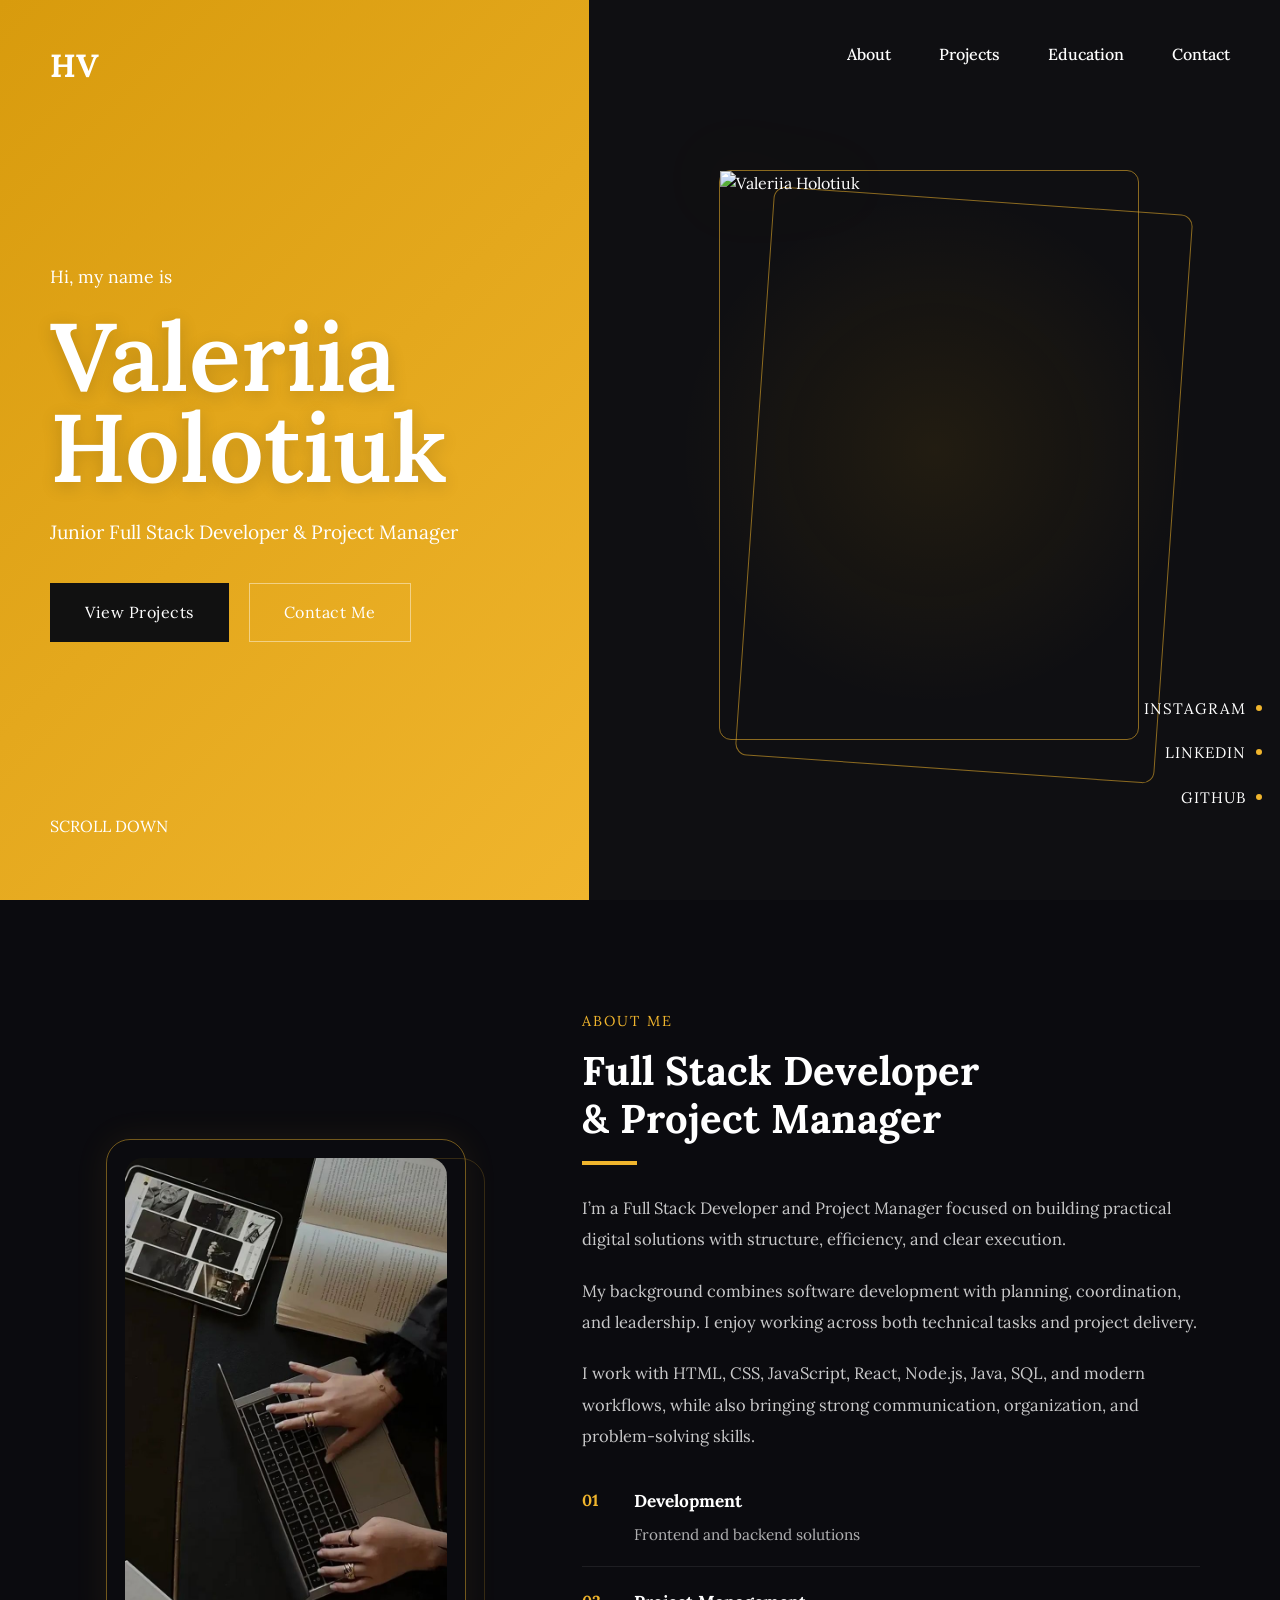
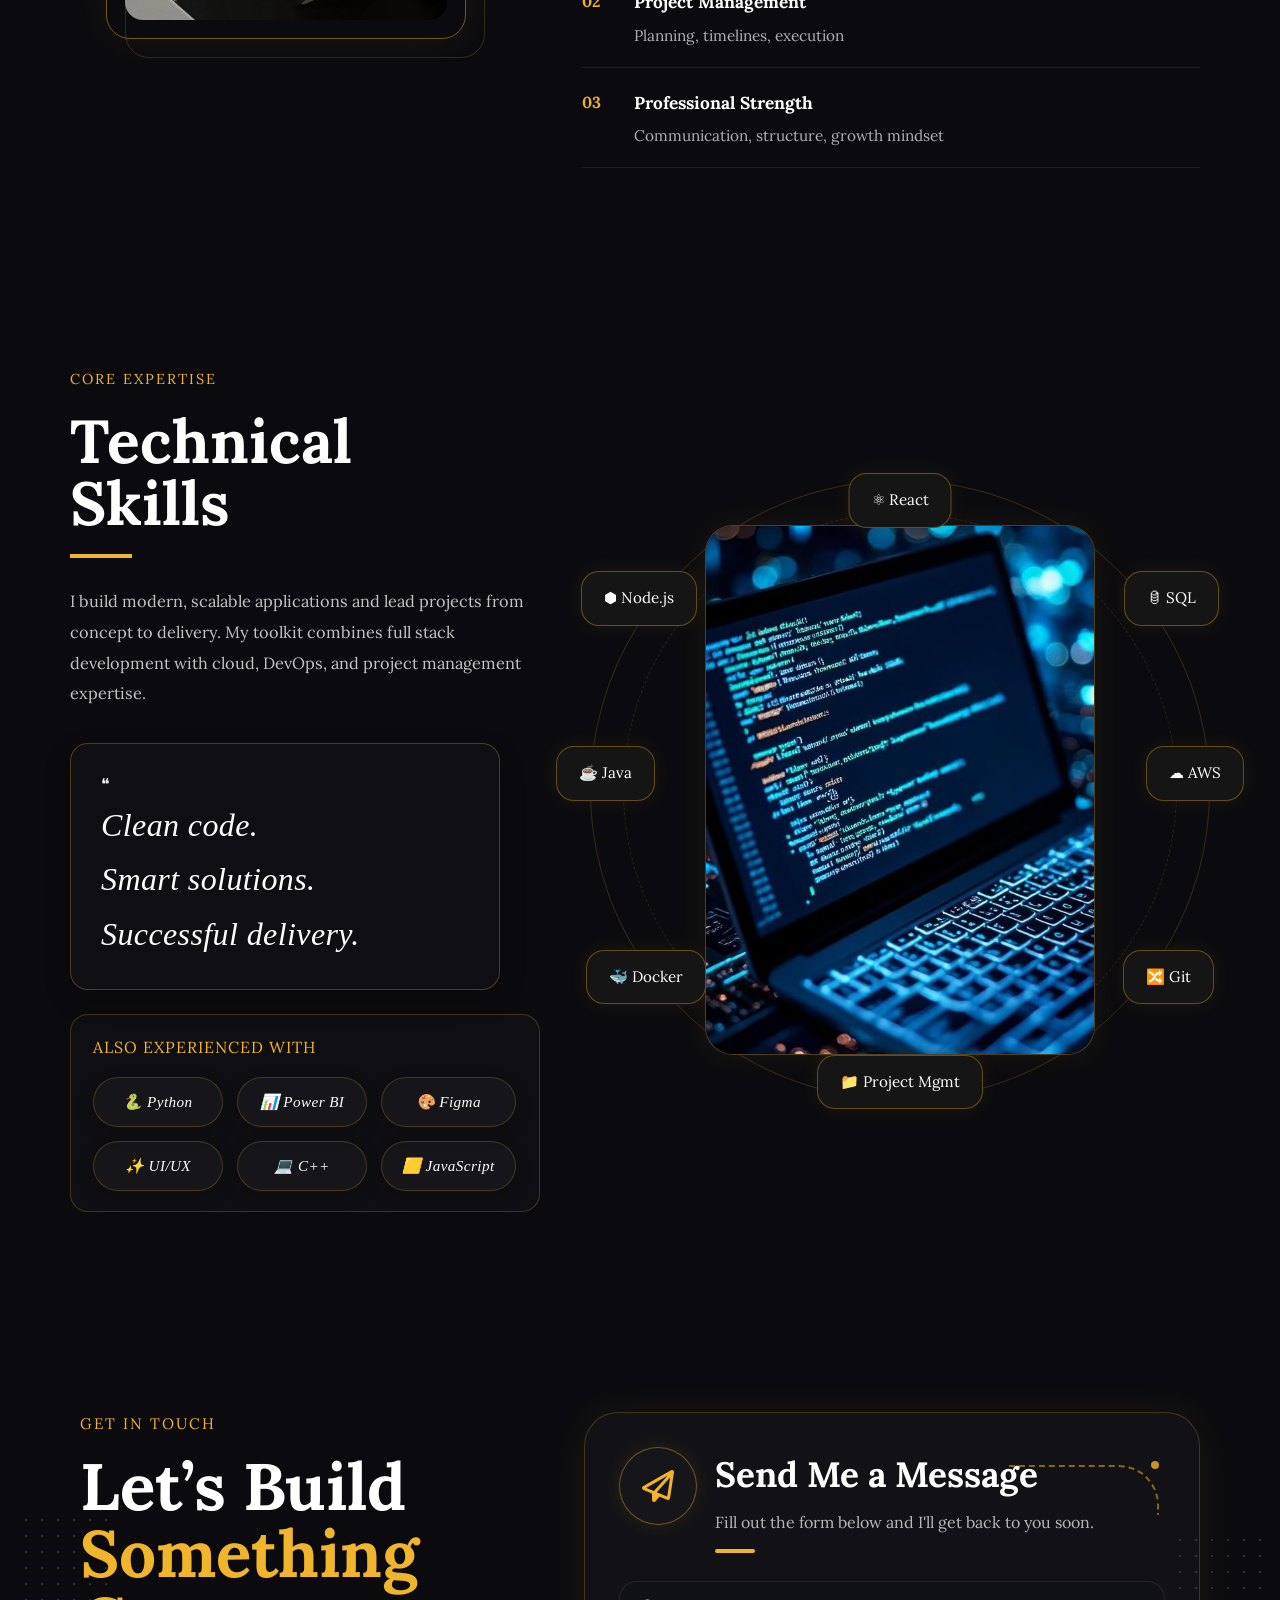
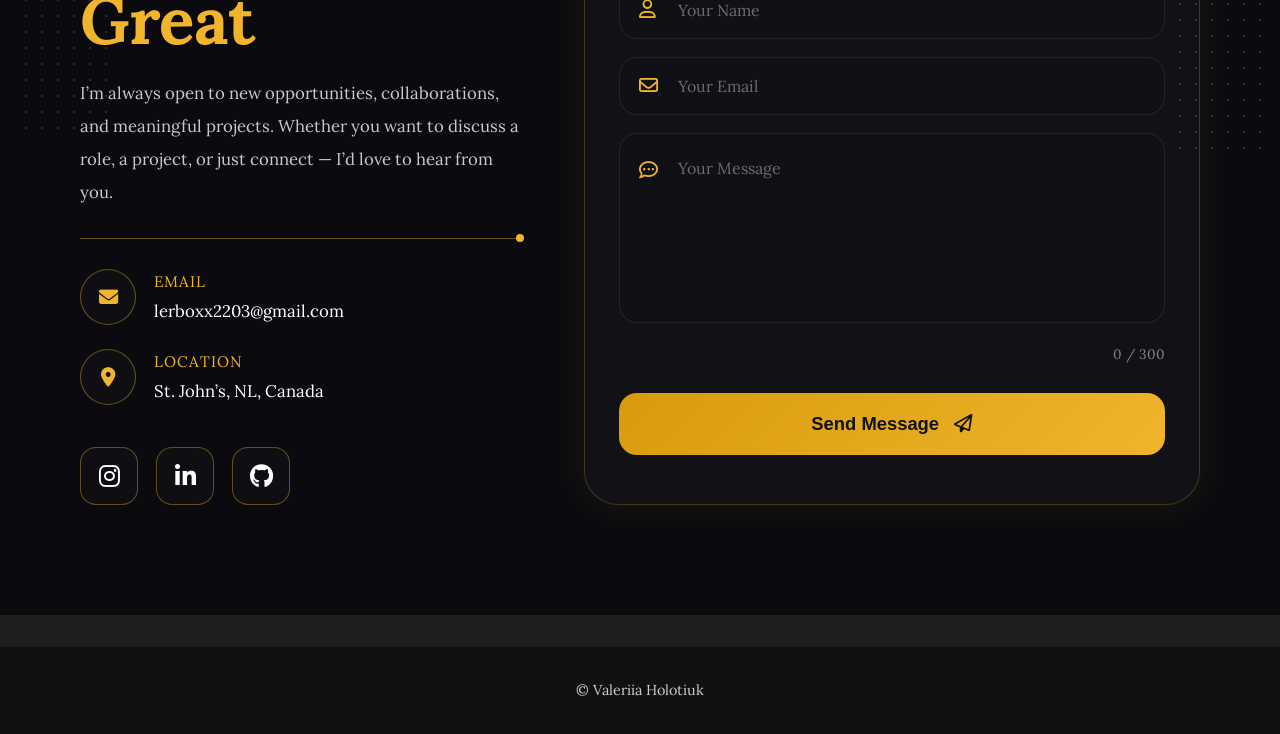
==== index.html @ de136818 "Final portfolio design update" ====
<!DOCTYPE html>
<html lang="en">
<head>
  <meta charset="UTF-8" />
  <meta name="viewport" content="width=device-width, initial-scale=1.0" />
  <title>Valeriia Holotiuk | Web designer</title>

  <link href="https://fonts.googleapis.com/css2?family=Lora:wght@400;500;600&display=swap" rel="stylesheet">
  <link rel="stylesheet" href="https://cdnjs.cloudflare.com/ajax/libs/font-awesome/6.5.0/css/all.min.css" />
  <link rel="stylesheet" href="style.css" />

  <meta property="og:title" content="Valeriia Holotiuk Portfolio" />
  <meta property="og:description" content="Full stack developer & Project Manager — check out my work!" />
  <meta property="og:image" content="https://sprint-2-holotiuk.vercel.app/pic/me.png" />
  <meta property="og:url" content="https://sprint-2-holotiuk.vercel.app" />
  <meta name="twitter:card" content="summary_large_image">
</head>

<body>
  <button id="scrollToTopBtn" title="Go to top">↑</button>

 <section class="hero">
  <div class="hero-left">
    <div class="top-left">HV</div>

    <div class="hero-text">
      <p class="greeting">Hi, my name is</p>
      <h1 class="fullname">Valeriia<br>Holotiuk</h1>
      <div class="hero-line"></div>
      <p class="role fade-in" style="animation-delay: 0.3s;">
        Junior Full Stack Developer & Project Manager
      </p>
      
      <div class="hero-buttons">
        <a href="projects.html" class="btn btn-dark">View Projects</a>
        <a href="#contact" class="btn btn-outline">Contact Me</a>
      </div>
    </div>

    <div class="scroll-text">SCROLL DOWN</div>
  </div>

  <div class="hero-right">
    <nav class="hero-nav">
      <ul>
        <li><a href="#about" class="active">About</a></li>
        <li><a href="projects.html">Projects</a></li>
        <li><a href="education.html">Education</a></li>
        <li><a href="#contact">Contact</a></li>
      </ul>
    </nav>

    <div class="hero-visual">
      <div class="frame frame-back"></div>
      <div class="frame frame-front">
        <img src="pic/me.png" alt="Valeriia Holotiuk" class="hero-image">
      </div>
    </div>

    <div class="hero-side-socials">
      <a href="https://www.instagram.com/valeriiaholotiuk?igsh=cjNraGhzcTlzNjIz&utm_source=qr" target="_blank">INSTAGRAM</a>
      <a href="https://www.linkedin.com/in/valeriia-holotiuk-baa60228a/" target="_blank">LINKEDIN</a>
      <a href="https://github.com/ValeriiaHolotiuk" target="_blank">GITHUB</a>
    </div>
  </div>
</section>

<section class="about-section" id="about">

  <div class="about-left">
    <div class="about-image-frame">
      <img src="pic/work.jpg" alt="Workspace" class="about-photo">
    </div>
  </div>

  <div class="about-right">

    <p class="about-kicker">ABOUT ME</p>

    <h2 class="about-title">
      Full Stack Developer <br>
      & Project Manager
    </h2>

    <div class="about-line"></div>

    <p class="about-text">
      I’m a Full Stack Developer and Project Manager focused on building practical digital solutions with structure, efficiency, and clear execution.
    </p>

    <p class="about-text">
      My background combines software development with planning, coordination, and leadership. I enjoy working across both technical tasks and project delivery.
    </p>

    <p class="about-text">
      I work with HTML, CSS, JavaScript, React, Node.js, Java, SQL, and modern workflows, while also bringing strong communication, organization, and problem-solving skills.
    </p>

    <div class="about-highlights">

      <div class="highlight-item">
        <span>01</span>
        <div>
          <h4>Development</h4>
          <p>Frontend and backend solutions</p>
        </div>
      </div>

      <div class="highlight-item">
        <span>02</span>
        <div>
          <h4>Project Management</h4>
          <p>Planning, timelines, execution</p>
        </div>
      </div>

      <div class="highlight-item">
        <span>03</span>
        <div>
          <h4>Professional Strength</h4>
          <p>Communication, structure, growth mindset</p>
        </div>
      </div>

    </div>

  </div>

</section>

  <section class="skills-section">

  <div class="skills-left">
    <p class="skills-kicker">CORE EXPERTISE</p>

    <h2 class="skills-title">
      Technical <br> Skills
    </h2>

    <div class="skills-line"></div>

    <p class="skills-text">
      I build modern, scalable applications and lead projects from concept to delivery.
      My toolkit combines full stack development with cloud, DevOps, and project management expertise.
    </p>

    <div class="quote-box">
      <p class="quote-icon">❝</p>
      <p class="quote-text">
        Clean code.<br>
        Smart solutions.<br>
        Successful delivery.
      </p>
    </div>

    <div class="extra-box">
      <p class="extra-title">ALSO EXPERIENCED WITH</p>

      <div class="extra-tags">
  <span>🐍 Python</span>
  <span>📊 Power BI</span>
  <span>🎨 Figma</span>
  <span>✨ UI/UX</span>
  <span>💻 C++</span>
  <span>🟨 JavaScript</span>
</div>
    </div>
  </div>

  <div class="skills-right">
    <div class="skills-circle">

      <div class="laptop-box">
        <img src="pic/code.jpg" class="skills-center-img">
      </div>

      <div class="skill-badge badge-top">⚛ React</div>
      <div class="skill-badge badge-top-right">🛢 SQL</div>
      <div class="skill-badge badge-right">☁ AWS</div>
      <div class="skill-badge badge-bottom-right">🔀 Git</div>
      <div class="skill-badge badge-bottom">📁 Project Mgmt</div>
      <div class="skill-badge badge-bottom-left">🐳 Docker</div>
      <div class="skill-badge badge-left">☕ Java</div>
      <div class="skill-badge badge-top-left">⬢ Node.js</div>

    </div>
  </div>

</section>
<section class="contact-section" id="contact">

  <div class="contact-left-panel">
    <p class="contact-kicker">GET IN TOUCH</p>

    <h2 class="contact-heading">
      Let’s Build <br>
      <span>Something Great</span>
    </h2>

    <p class="contact-description">
      I’m always open to new opportunities, collaborations, and meaningful projects.
      Whether you want to discuss a role, a project, or just connect — I’d love to hear from you.
    </p>

    <div class="contact-line-decor">
      <span></span>
    </div>

    <div class="contact-info-list">
      <div class="contact-info-item">
        <div class="contact-icon-circle">
          <i class="fas fa-envelope"></i>
        </div>
        <div>
          <span>Email</span>
          <p>lerboxx2203@gmail.com</p>
        </div>
      </div>

      <div class="contact-info-item">
        <div class="contact-icon-circle">
          <i class="fas fa-map-marker-alt"></i>
        </div>
        <div>
          <span>Location</span>
          <p>St. John’s, NL, Canada</p>
        </div>
      </div>
    </div>

    <div class="contact-social-icons">
      <a href="https://www.instagram.com/valeriiaholotiuk?igsh=cjNraGhzcTlzNjIz&utm_source=qr" target="_blank" aria-label="Instagram">
        <i class="fab fa-instagram"></i>
      </a>
      <a href="https://www.linkedin.com/in/valeriia-holotiuk-baa60228a/" target="_blank" aria-label="LinkedIn">
        <i class="fab fa-linkedin-in"></i>
      </a>
      <a href="https://github.com/" target="_blank" aria-label="GitHub">
        <i class="fab fa-github"></i>
      </a>
    </div>
  </div>

  <div class="contact-form-card">
    <div class="form-card-top">
      <div class="send-icon-circle">
        <i class="far fa-paper-plane"></i>
      </div>

      <div class="form-card-heading">
        <h3>Send Me a Message</h3>
        <p>Fill out the form below and I'll get back to you soon.</p>
        <div class="mini-line"></div>
      </div>

      <div class="send-path"></div>
    </div>

    <p id="successMessage" style="display: none;" class="popup">Message sent successfully!</p>

    <form id="contactForm" action="https://formspree.io/f/xblgbnpp" method="POST">
      <div class="input-wrap">
        <i class="far fa-user"></i>
        <input type="text" id="name" name="name" placeholder="Your Name" required>
      </div>

      <div class="input-wrap">
        <i class="far fa-envelope"></i>
        <input type="email" id="email" name="email" placeholder="Your Email" required>
      </div>

      <div class="input-wrap textarea-wrap">
        <i class="far fa-comment-dots"></i>
        <textarea id="message" name="message" placeholder="Your Message" maxlength="300" required></textarea>
      </div>

      <p id="charCount">0 / 300</p>

      <button type="submit">
        Send Message
        <i class="far fa-paper-plane"></i>
      </button>
    </form>
  </div>

</section>

  <footer class="project-footer">
    <p>&copy; Valeriia Holotiuk</p>
  </footer>

  <script src="script.js"></script>
</body>
</html>
---- style.css ----
/* =========================
   GLOBAL STYLES
========================= */
* {
  margin: 0;
  padding: 0;
  box-sizing: border-box;
}

html {
  scroll-behavior: smooth;
}

body {
  font-family: 'Lora', serif;
  background-color: #1e1e1e;
  color: white;
  line-height: 1.6;
}

img {
  max-width: 100%;
  display: block;
}

a {
  text-decoration: none;
}

/* =========================
   HERO SECTION
========================= */
.hero {
  display: flex;
  min-height: 100vh;
  width: 100%;
}

.hero-left {
  width: 46%;
  background: linear-gradient(135deg, #d89b0d, #f0b52d);
  position: relative;
  padding: 40px 50px 60px;
  display: flex;
  flex-direction: column;
  justify-content: space-between;
  overflow: hidden;
}

.top-left {
  font-size: 2rem;
  font-weight: 700;
  color: white;
  z-index: 2;
}

.hero-left-inner {
  display: flex;
  align-items: center;
  gap: 60px;
  flex: 1;
}

.left-line {
  width: 1px;
  height: 300px;
  background: rgba(255, 255, 255, 0.45);
  margin-top: 60px;
}

.hero-text {
  max-width: 520px;
}

.greeting {
  font-size: 1.1rem;
  color: white;
  margin-bottom: 18px;
}

.fullname {
  font-size: 6rem;
  line-height: 0.95;
  color: white;
  font-weight: 600;
  margin-bottom: 24px;
  text-shadow: 0 4px 18px rgba(0, 0, 0, 0.16);
}

.small-line {
  width: 48px;
  height: 4px;
  background: rgba(255, 255, 255, 0.65);
  margin-bottom: 24px;
}

.role {
  font-size: 1.2rem;
  line-height: 1.7;
  color: white;
  margin-bottom: 34px;
}

.hero-buttons {
  display: flex;
  gap: 20px;
  flex-wrap: wrap;
}

.btn {
  display: inline-block;
  padding: 16px 34px;
  font-size: 1rem;
  letter-spacing: 0.5px;
  border: 1px solid rgba(255, 255, 255, 0.45);
  transition: all 0.3s ease;
}

.btn-dark {
  background: #111;
  color: white;
  border-color: #111;
}

.btn-dark:hover {
  background: transparent;
  color: #111;
}

.btn-outline {
  background: transparent;
  color: white;
}

.btn-outline:hover {
  background: rgba(255, 255, 255, 0.15);
}

.scroll-down {
  position: absolute;
  left: 18px;
  bottom: 40px;
  writing-mode: vertical-rl;
  transform: rotate(180deg);
  letter-spacing: 3px;
  font-size: 0.8rem;
  color: rgba(255, 255, 255, 0.7);
}

.hero-right {
  width: 54%;
  background:
    radial-gradient(circle at center, rgba(255, 183, 3, 0.08), transparent 45%),
    #0f0f12;
  position: relative;
  display: flex;
  justify-content: center;
  align-items: center;
  overflow: hidden;
}

.hero-right nav {
  position: absolute;
  top: 42px;
  right: 50px;
  z-index: 5;
}

.hero-right nav ul {
  list-style: none;
  display: flex;
  gap: 3rem;
}

.hero-right nav a {
  color: white;
  font-size: 1rem;
  font-weight: 500;
  transition: color 0.3s ease;
}

.hero-right nav a:hover,
.hero-right nav a.active-link {
  color: #f0b52d;
}

.hero-visual {
  position: relative;
  width: 540px;
  height: 700px;
  display: flex;
  justify-content: center;
  align-items: end;
}

.frame {
  position: absolute;
  border: 1px solid rgba(240, 181, 45, 0.55);
  border-radius: 12px;
}

.frame-front {
  width: 420px;
  height: 570px;
  left: 55px;
  top: 70px;
  z-index: 1;
}

.frame-back {
  width: 420px;
  height: 570px;
  left: 90px;
  top: 100px;
  transform: rotate(4deg);
  z-index: 0;
}

.hero-image {
  position: relative;
  z-index: 3;
  width: 470px;
  max-width: none;
  filter: drop-shadow(0 0 35px rgba(240, 181, 45, 0.18));
  transition: transform 0.35s ease;
}

.hero-image:hover {
  transform: scale(1.03);
}

.hero-side-socials {
  position: absolute;
  right: 34px;
  bottom: 90px;
  display: flex;
  flex-direction: column;
  align-items: flex-end;
  gap: 20px;
  z-index: 5;
}

.hero-side-socials a {
  color: white;
  font-size: 0.95rem;
  letter-spacing: 1px;
  text-transform: uppercase;
  position: relative;
  transition: all 0.3s ease;
}

.hero-side-socials a::after {
  content: "";
  width: 6px;
  height: 6px;
  border-radius: 50%;
  background: #f0b52d;
  position: absolute;
  right: -16px;
  top: 8px;
}

.hero-side-socials a:hover {
  color: #f0b52d;
  transform: translateX(-5px);
}

.hero-pagination {
  position: absolute;
  left: 48px;
  bottom: 38px;
  display: flex;
  align-items: center;
  gap: 24px;
  color: rgba(255, 255, 255, 0.45);
  font-size: 1rem;
  z-index: 5;
}

.hero-pagination .line {
  width: 40px;
  height: 2px;
  background: #f0b52d;
  display: inline-block;
}

.hero-pagination .active-number {
  color: #f0b52d;
}

/* =========================
   ABOUT SECTION
========================= */
.about-section {
  display: flex;
  align-items: center;
  justify-content: space-between;
  gap: 90px;
  padding: 110px 80px;
  background: #0b0b0f;
  color: white;
}

.about-left {
  width: 40%;
  display: flex;
  justify-content: center;
}

.about-image-frame {
  position: relative;
  width: 360px;
  height: 500px;
  border: 1px solid rgba(240, 181, 45, 0.45);
  border-radius: 24px;
  padding: 18px;
  box-shadow: 0 0 35px rgba(240, 181, 45, 0.08);
}

.about-image-frame::before {
  content: "";
  position: absolute;
  top: 18px;
  left: 18px;
  width: 100%;
  height: 100%;
  border: 1px solid rgba(240, 181, 45, 0.18);
  border-radius: 24px;
  z-index: 0;
}

.about-photo {
  position: relative;
  z-index: 1;
  width: 100%;
  height: 100%;
  object-fit: cover;
  object-position: center;
  border-radius: 18px;
}

.about-right {
  width: 60%;
  max-width: 760px;
}

.about-kicker {
  color: #f0b52d;
  font-size: 0.9rem;
  letter-spacing: 2px;
  margin-bottom: 14px;
}

.about-title {
  font-size: 2.5rem;
  line-height: 1.2;
  margin-bottom: 18px;
  color: white;
}

.about-line {
  width: 55px;
  height: 4px;
  background: #f0b52d;
  margin-bottom: 28px;
}

.about-text {
  color: rgba(255, 255, 255, 0.78);
  font-size: 1.03rem;
  line-height: 1.9;
  margin-bottom: 20px;
}

.about-highlights {
  margin-top: 36px;
  display: flex;
  flex-direction: column;
  gap: 22px;
}

.highlight-item {
  display: flex;
  gap: 18px;
  padding-bottom: 18px;
  border-bottom: 1px solid rgba(255, 255, 255, 0.08);
}

.highlight-item span {
  color: #f0b52d;
  font-weight: 700;
  min-width: 34px;
}

.highlight-item h4 {
  font-size: 1.08rem;
  margin-bottom: 6px;
  color: white;
}

.highlight-item p {
  margin: 0;
  color: rgba(255, 255, 255, 0.68);
  font-size: 0.96rem;
  line-height: 1.7;
}

/* =========================
   SKILLS SECTION
========================= */
.skills-section {
  background: #0b0b0f;
  color: white;
  padding: 90px 70px;
  display: flex;
  align-items: center;
  justify-content: space-between;
  gap: 50px;
  overflow: hidden;
}

.skills-left {
  width: 42%;
}

.skills-kicker {
  color: #f0b52d;
  letter-spacing: 2px;
  font-size: 0.9rem;
  margin-bottom: 18px;
}

.skills-title {
  font-size: 3.8rem;
  line-height: 1.02;
  margin-bottom: 20px;
  color: white;
}

.skills-line {
  width: 62px;
  height: 4px;
  background: #f0b52d;
  margin-bottom: 28px;
}

.skills-text {
  color: rgba(255, 255, 255, 0.76);
  font-size: 1.02rem;
  line-height: 1.9;
  margin-bottom: 34px;
  max-width: 500px;
}

.quote-text {
  font-family: 'Des Montiles', serif;
  font-size: 2rem;
  font-style: italic;
  font-weight: 500;
  line-height: 1.7;
  letter-spacing: 0.4px;
  color: #ffffff;
  margin: 0;
}

.quote-box {
  border: 1px solid rgba(240, 181, 45, 0.28);
  border-radius: 18px;
  padding: 28px 30px;
  margin-bottom: 24px;
  max-width: 430px;
  background: rgba(255, 255, 255, 0.02);
  box-shadow: 0 10px 25px rgba(0,0,0,0.25);
}

.extra-box {
  border: 1px solid rgba(240, 181, 45, 0.22);
  border-radius: 18px;
  padding: 20px 22px;
  max-width: 500px;
  background: rgba(255, 255, 255, 0.02);
}

.extra-title {
  color: #f0b52d;
  margin-bottom: 16px;
  font-size: 1rem;
  letter-spacing: 1px;
}

.extra-tags {
  display: flex;
  flex-wrap: wrap;
  gap: 10px;
}

.extra-tags span {
  border: 1px solid rgba(255, 255, 255, 0.12);
  padding: 10px 16px;
  border-radius: 30px;
  color: white;
  font-size: 0.92rem;
  background: rgba(255, 255, 255, 0.02);
}
.extra-tags {
  display: grid;
  grid-template-columns: repeat(3, max-content);
  gap: 14px;
  margin-top: 16px;
}

.extra-tags span {
  padding: 12px 20px;
  border-radius: 40px;
  background: rgba(255, 255, 255, 0.03);
  border: 1px solid rgba(240, 181, 45, 0.22);
  color: #ffffff;
  font-size: 0.95rem;
  font-family: 'Cormorant Garamond', serif;
  font-style: italic;
  letter-spacing: 0.4px;
  transition: all 0.3s ease;
  cursor: default;
  box-shadow: 0 6px 18px rgba(0, 0, 0, 0.18);
  text-align: center;
  min-width: 130px;
}

.extra-tags span:hover {
  transform: translateY(-4px);
  border-color: #f0b52d;
  background: rgba(240, 181, 45, 0.08);
  box-shadow: 0 10px 24px rgba(240, 181, 45, 0.12);
}

@media (max-width: 768px) {
  .extra-tags {
    grid-template-columns: repeat(2, max-content);
  }
}

@media (max-width: 480px) {
  .extra-tags {
    grid-template-columns: 1fr;
  }

  .extra-tags span {
    min-width: 100%;
  }
}

.skills-circle {
  position: relative;
  width: 620px;
  height: 620px;
  border: 1px solid rgba(240, 181, 45, 0.18);
  border-radius: 50%;
}

.skills-circle::before {
  content: "";
  position: absolute;
  inset: 32px;
  border: 1px dashed rgba(240, 181, 45, 0.13);
  border-radius: 50%;
}

.laptop-box {
  position: absolute;
  width: 390px;
  height: 530px;
  left: 50%;
  top: 50%;
  transform: translate(-50%, -50%);
  border-radius: 28px;
  overflow: hidden;
  border: 1px solid rgba(240, 181, 45, 0.28);
  box-shadow: 0 0 30px rgba(240, 181, 45, 0.08);
  background: #121216;
}

.skills-center-img {
  width: 100%;
  height: 100%;
  object-fit: cover;
  object-position: center;
}

.skill-badge {
  position: absolute;
  background: #151515;
  border: 1px solid rgba(240, 181, 45, 0.35);
  padding: 14px 22px;
  border-radius: 18px;
  font-size: 0.95rem;
  color: white;
  box-shadow: 0 0 20px rgba(240, 181, 45, 0.08);
  transition: 0.3s;
  white-space: nowrap;
}

.skill-badge:hover {
  transform: translateY(-6px) scale(1.05);
  border-color: #f0b52d;
}

.badge-top {
  top: -8px;
  left: 50%;
  transform: translateX(-50%);
}

.badge-top-left {
  top: 90px;
  left: -10px;
}

.badge-left {
  top: 265px;
  left: -35px;
}

.badge-bottom-left {
  bottom: 95px;
  left: -5px;
}

.badge-bottom {
  bottom: -10px;
  left: 50%;
  transform: translateX(-50%);
}

.badge-bottom-right {
  bottom: 95px;
  right: -5px;
}

.badge-right {
  top: 265px;
  right: -35px;
}

.badge-top-right {
  top: 90px;
  right: -10px;
}

/* =========================
   CONTACT SECTION
========================= */
.contact-section {
  position: relative;
  display: flex;
  justify-content: space-between;
  align-items: stretch;
  gap: 60px;
  padding: 110px 80px;
  background: #0b0b0f;
  color: white;
  overflow: hidden;
}

.contact-section::before,
.contact-section::after {
  content: "";
  position: absolute;
  width: 90px;
  height: 220px;
  background-image: radial-gradient(rgba(240, 181, 45, 0.55) 1.2px, transparent 1.2px);
  background-size: 16px 16px;
  opacity: 0.35;
  pointer-events: none;
}

.contact-section::before {
  left: 18px;
  top: 210px;
}

.contact-section::after {
  right: 18px;
  top: 230px;
}

.contact-left-panel {
  width: 42%;
  position: relative;
  z-index: 2;
  display: flex;
  flex-direction: column;
  justify-content: center;
}

.contact-kicker {
  color: #f0b52d;
  font-size: 0.95rem;
  letter-spacing: 2px;
  margin-bottom: 16px;
}

.contact-heading {
  font-size: 4.1rem;
  line-height: 1.02;
  color: white;
  margin-bottom: 24px;
}

.contact-heading span {
  color: #f0b52d;
}

.contact-description {
  max-width: 560px;
  color: rgba(255, 255, 255, 0.78);
  font-size: 1.05rem;
  line-height: 1.95;
  margin-bottom: 30px;
}

.contact-line-decor {
  position: relative;
  width: 100%;
  max-width: 500px;
  margin-bottom: 30px;
}

.contact-line-decor::before {
  content: "";
  display: block;
  width: 100%;
  height: 1px;
  background: rgba(240, 181, 45, 0.4);
}

.contact-line-decor span {
  position: absolute;
  right: 0;
  top: -4px;
  width: 8px;
  height: 8px;
  background: #f0b52d;
  border-radius: 50%;
}

.contact-info-list {
  display: flex;
  flex-direction: column;
  gap: 24px;
  margin-bottom: 34px;
}

.contact-info-item {
  display: flex;
  align-items: center;
  gap: 18px;
}

.contact-icon-circle {
  width: 56px;
  height: 56px;
  border: 1px solid rgba(240, 181, 45, 0.4);
  border-radius: 50%;
  display: flex;
  align-items: center;
  justify-content: center;
  color: #f0b52d;
  font-size: 1.2rem;
  flex-shrink: 0;
  background: rgba(255, 255, 255, 0.02);
}

.contact-info-item span {
  display: block;
  color: #f0b52d;
  text-transform: uppercase;
  letter-spacing: 1px;
  font-size: 0.95rem;
  margin-bottom: 4px;
}

.contact-info-item p {
  margin: 0;
  font-size: 1.05rem;
  color: white;
}

.contact-social-icons {
  display: flex;
  gap: 18px;
  margin-top: 8px;
}

.contact-social-icons a {
  width: 58px;
  height: 58px;
  border: 1px solid rgba(240, 181, 45, 0.38);
  border-radius: 16px;
  display: flex;
  align-items: center;
  justify-content: center;
  color: white;
  font-size: 1.5rem;
  background: rgba(255, 255, 255, 0.02);
  transition: all 0.3s ease;
}

.contact-social-icons a:hover {
  transform: translateY(-4px);
  color: #f0b52d;
  border-color: #f0b52d;
  box-shadow: 0 0 18px rgba(240, 181, 45, 0.12);
}

.contact-form-card {
  width: 58%;
  position: relative;
  z-index: 2;
  border: 1px solid rgba(240, 181, 45, 0.22);
  border-radius: 34px;
  padding: 34px 34px 30px;
  background: rgba(255, 255, 255, 0.03);
  box-shadow: 0 0 36px rgba(240, 181, 45, 0.08);
}

.form-card-top {
  position: relative;
  display: flex;
  align-items: flex-start;
  gap: 18px;
  margin-bottom: 28px;
}

.send-icon-circle {
  width: 78px;
  height: 78px;
  border-radius: 50%;
  border: 1px solid rgba(240, 181, 45, 0.4);
  display: flex;
  align-items: center;
  justify-content: center;
  color: #f0b52d;
  font-size: 2rem;
  background: rgba(255, 255, 255, 0.02);
  box-shadow: 0 0 18px rgba(240, 181, 45, 0.1);
  flex-shrink: 0;
}

.form-card-heading h3 {
  font-size: 2.2rem;
  margin: 0 0 6px;
  color: white;
}

.form-card-heading p {
  margin: 0 0 14px;
  color: rgba(255, 255, 255, 0.7);
  font-size: 1rem;
}

.mini-line {
  width: 40px;
  height: 4px;
  background: #f0b52d;
  border-radius: 2px;
}

.send-path {
  position: absolute;
  right: 6px;
  top: 18px;
  width: 150px;
  height: 50px;
  border-top: 2px dashed rgba(240, 181, 45, 0.65);
  border-right: 2px dashed rgba(240, 181, 45, 0.65);
  border-radius: 0 40px 0 0;
  opacity: 0.8;
}

.send-path::after {
  content: "";
  position: absolute;
  right: -2px;
  top: -6px;
  width: 8px;
  height: 8px;
  background: #f0b52d;
  border-radius: 50%;
}

#successMessage {
  color: #f0b52d;
  font-weight: 500;
  margin-bottom: 14px;
  font-size: 0.95rem;
}

#contactForm {
  display: flex;
  flex-direction: column;
  gap: 18px;
}

.input-wrap {
  position: relative;
}

.input-wrap i {
  position: absolute;
  left: 20px;
  top: 50%;
  transform: translateY(-50%);
  color: #f0b52d;
  font-size: 1.2rem;
  z-index: 2;
}

.textarea-wrap i {
  top: 28px;
  transform: none;
}

#contactForm input,
#contactForm textarea {
  width: 100%;
  border-radius: 18px;
  border: 1px solid rgba(255, 255, 255, 0.08);
  background: #101116;
  color: white;
  font-size: 1rem;
  font-family: 'Lora', serif;
  outline: none;
  transition: all 0.3s ease;
  padding-left: 58px;
}

#contactForm input {
  padding-top: 18px;
  padding-bottom: 18px;
  padding-right: 18px;
}

#contactForm textarea {
  min-height: 190px;
  resize: none;
  padding-top: 24px;
  padding-right: 18px;
  padding-bottom: 18px;
}

#contactForm input::placeholder,
#contactForm textarea::placeholder {
  color: rgba(255, 255, 255, 0.38);
}

#contactForm input:focus,
#contactForm textarea:focus {
  border-color: rgba(240, 181, 45, 0.45);
  box-shadow: 0 0 0 3px rgba(240, 181, 45, 0.06);
}

#charCount {
  text-align: right;
  color: rgba(255, 255, 255, 0.48);
  font-size: 0.86rem;
  margin-top: -6px;
  margin-bottom: 2px;
}

#contactForm button {
  margin-top: 8px;
  border: none;
  border-radius: 18px;
  background: linear-gradient(135deg, #d89b0d, #f0b52d);
  color: #111;
  font-size: 1.15rem;
  font-weight: 700;
  padding: 20px 24px;
  cursor: pointer;
  transition: all 0.3s ease;
}

#contactForm button i {
  margin-left: 10px;
}

#contactForm button:hover {
  transform: translateY(-3px);
  box-shadow: 0 12px 24px rgba(240, 181, 45, 0.18);
}

/* =========================
   RESPONSIVE
========================= */
@media (max-width: 1100px) {
  .contact-section {
    flex-direction: column;
    padding: 90px 30px;
  }

  .contact-left-panel,
  .contact-form-card {
    width: 100%;
  }

  .contact-heading {
    font-size: 3.3rem;
  }

  .send-path {
    display: none;
  }
}

@media (max-width: 768px) {
  .contact-section {
    padding: 70px 22px;
    gap: 36px;
  }

  .contact-heading {
    font-size: 2.5rem;
  }

  .contact-description {
    font-size: 1rem;
  }

  .contact-form-card {
    padding: 24px;
    border-radius: 24px;
  }

  .form-card-top {
    flex-direction: column;
    gap: 14px;
  }

  .form-card-heading h3 {
    font-size: 1.7rem;
  }

  .contact-section::before,
  .contact-section::after {
    display: none;
  }
}

@media (max-width: 480px) {
  .contact-heading {
    font-size: 2.1rem;
  }

  .contact-social-icons a {
    width: 50px;
    height: 50px;
    font-size: 1.2rem;
  }

  #contactForm button {
    font-size: 1rem;
    padding: 17px 20px;
  }
}

/* =========================
   SKILL POPUP
========================= */
.skill-popup {
  position: absolute;
  background: rgba(30, 30, 30, 0.95);
  color: #ffb703;
  padding: 10px 14px;
  border-radius: 10px;
  font-size: 0.85rem;
  font-family: 'Lora', serif;
  box-shadow: 0 8px 20px rgba(0, 0, 0, 0.5);
  pointer-events: none;
  opacity: 0;
  transform: translateY(10px);
  transition: opacity 0.3s ease, transform 0.3s ease;
  z-index: 10000;
  max-width: 220px;
  text-align: center;
  border: 1px solid #ffb703;
  letter-spacing: 0.3px;
}

/* =========================
   SCROLL TO TOP BUTTON
========================= */
#scrollToTopBtn {
  position: fixed;
  bottom: 30px;
  right: 30px;
  display: none;
  background-color: #ffb703;
  color: black;
  border: none;
  padding: 10px 15px;
  border-radius: 50%;
  font-size: 20px;
  cursor: pointer;
  box-shadow: 0 5px 15px rgba(0, 0, 0, 0.3);
  z-index: 999;
  transition: opacity 0.3s ease, transform 0.3s ease, background-color 0.3s ease;
}

#scrollToTopBtn:hover {
  background-color: #e0a928;
  transform: translateY(-3px);
}

/* =========================
   PROJECTS PAGE
========================= */
.project-header {
  text-align: center;
  padding: 3rem 1rem;
  background-color: #ffb703;
  color: #1e1e1e;
}

.subtitle {
  font-size: 1.2rem;
  font-weight: 400;
}

.projects-section {
  padding: 3rem 2rem;
  max-width: 1000px;
  margin: 0 auto;
}

.project-card {
  display: flex;
  flex-wrap: wrap;
  background-color: #2a2a2a;
  margin-bottom: 2rem;
  border-radius: 12px;
  overflow: hidden;
  box-shadow: 0 4px 12px rgba(0, 0, 0, 0.3);
}

.project-img {
  flex: 1 1 300px;
  width: 100%;
  object-fit: cover;
  max-height: 300px;
}

.project-details {
  flex: 2 1 400px;
  padding: 1.5rem;
  color: white;
}

.project-title {
  font-size: 1.8rem;
  color: #ffb703;
  margin-bottom: 0.5rem;
}

.project-description {
  margin-bottom: 1rem;
  color: #eee;
}

.project-stack {
  font-size: 0.95rem;
  color: #ccc;
  margin-bottom: 1rem;
}

.project-links a {
  color: #ffb703;
  margin-right: 20px;
  font-weight: bold;
  transition: color 0.3s ease;
}

.project-links a:hover {
  color: #f9a602;
}

/* =========================
   FOOTER
========================= */
.project-footer {
  text-align: center;
  padding: 2rem 1rem;
  background-color: #111;
  font-size: 0.9rem;
  color: #ccc;
  margin-top: 2rem;
}

/* =========================
   EDUCATION PAGE
========================= */
#education-page {
  max-width: 800px;
  margin: 80px auto;
  padding: 40px 20px;
  font-family: 'Lora', serif;
  color: white;
  background-color: #1e1e1e;
}

#education-page h1 {
  font-size: 2.5rem;
  color: #ffb703;
  text-align: center;
  margin-bottom: 2.5rem;
  font-weight: 600;
}

.education-block {
  margin-bottom: 40px;
  border-left: 4px solid #ffb703;
  padding-left: 20px;
}

.education-block h2 {
  font-size: 1.5rem;
  margin-bottom: 8px;
  font-weight: 500;
  color: white;
}

.education-block p {
  font-size: 1rem;
  color: #ccc;
  margin: 0;
}

.edu-header {
  background-color: #1e1e1e;
  padding: 1.5rem 2rem;
}

.edu-header nav {
  display: flex;
  justify-content: center;
}

.edu-header ul {
  list-style: none;
  display: flex;
  gap: 3rem;
  margin: 0;
  padding: 0;
}

.edu-header a {
  color: #ffb703;
  text-decoration: none;
  font-weight: bold;
}

.edu-header a:hover,
.edu-header a.active {
  color: white;
  text-decoration: underline;
}

/* =========================
   TYPING / ANIMATION
========================= */
.role-typing {
  font-size: 1.1rem;
  font-weight: 500;
  color: #1e1e1e;
  margin-top: 0.5rem;
}

.fade-in {
  animation: fadeInUp 1.2s ease-out forwards;
  opacity: 0;
  transform: translateY(20px);
}

@keyframes fadeIn {
  from {
    opacity: 0;
  }
  to {
    opacity: 1;
  }
}

@keyframes fadeInUp {
  to {
    opacity: 1;
    transform: translateY(0);
  }
}

@keyframes typing {
  from {
    width: 0;
  }
  to {
    width: 100%;
  }
}

@keyframes blink {
  50% {
    border-color: transparent;
  }
}

/* =========================
   RESPONSIVE
========================= */
@media (max-width: 1200px) {
  .fullname {
    font-size: 4.8rem;
  }

  .hero-visual {
    width: 470px;
    height: 620px;
  }

  .hero-image {
    width: 400px;
  }

  .frame-front,
  .frame-back {
    width: 340px;
    height: 500px;
  }

  .skills-section {
    flex-direction: column;
    padding: 80px 30px;
  }

  .skills-left,
  .skills-right {
    width: 100%;
  }

  .skills-title {
    font-size: 3rem;
  }

  .skills-right {
    margin-top: 35px;
  }
}

@media (max-width: 992px) {
  .hero {
    flex-direction: column;
  }

  .hero-left,
  .hero-right {
    width: 100%;
  }

  .hero-left {
    min-height: 55vh;
    padding: 35px 30px 70px;
  }

  .hero-left-inner {
    gap: 30px;
  }

  .fullname {
    font-size: 4rem;
  }

  .hero-right {
    min-height: 90vh;
    padding: 100px 20px 90px;
  }

  .hero-right nav {
    right: 30px;
    top: 28px;
  }

  .hero-side-socials {
    right: 20px;
  }

  .hero-pagination {
    left: 24px;
  }

  .about-section {
    flex-direction: column;
    gap: 55px;
    padding: 80px 30px;
  }

  .about-left,
  .about-right {
    width: 100%;
  }

  .about-left {
    justify-content: flex-start;
  }
}

@media (max-width: 768px) {
  .hero-left-inner {
    flex-direction: column;
    align-items: flex-start;
    gap: 20px;
  }

  .left-line {
    display: none;
  }

  .fullname {
    font-size: 3rem;
  }

  .role {
    font-size: 1rem;
  }

  .hero-buttons {
    gap: 14px;
  }

  .btn {
    padding: 14px 22px;
    font-size: 0.95rem;
  }

  .hero-right nav {
    position: absolute;
    left: 50%;
    right: auto;
    transform: translateX(-50%);
    width: 100%;
  }

  .hero-right nav ul {
    justify-content: center;
    flex-wrap: wrap;
    gap: 1.2rem;
  }

  .hero-visual {
    width: 320px;
    height: 500px;
  }

  .frame-front {
    width: 250px;
    height: 360px;
    left: 30px;
    top: 70px;
  }

  .frame-back {
    width: 250px;
    height: 360px;
    left: 50px;
    top: 90px;
  }

  .hero-image {
    width: 280px;
  }

  .hero-side-socials,
  .scroll-down {
    display: none;
  }

  .about-section {
    padding: 70px 22px;
  }

  .about-image-frame {
    width: 290px;
    height: 390px;
  }

  .about-title {
    font-size: 2rem;
  }

  .about-text {
    font-size: 1rem;
  }

  .skills-circle {
    width: 420px;
    height: 420px;
  }

  .laptop-box {
    width: 250px;
    height: 340px;
  }

  .skill-badge {
    font-size: 0.82rem;
    padding: 10px 15px;
  }

  .skills-title {
    font-size: 2.6rem;
  }

  .quote-text {
    font-size: 1.15rem;
  }

  .contact-section {
    padding: 3rem 1.5rem;
  }

  #contactForm {
    max-width: 100%;
  }

  .project-card {
    flex-direction: column;
  }

  .project-img {
    max-height: none;
  }

  .edu-header ul {
    gap: 1.2rem;
    flex-wrap: wrap;
    justify-content: center;
  }
}

@media (max-width: 480px) {
  .hero-left {
    padding: 25px 20px 50px;
  }

  .fullname {
    font-size: 2.4rem;
  }

  .greeting,
  .role {
    font-size: 0.95rem;
  }

  .hero-visual {
    width: 280px;
    height: 430px;
  }

  .frame-front,
  .frame-back {
    width: 210px;
    height: 300px;
  }

  .hero-image {
    width: 230px;
  }

  .hero-pagination {
    gap: 14px;
    font-size: 0.9rem;
  }

  .about-title {
    font-size: 1.75rem;
  }

  .about-image-frame {
    width: 250px;
    height: 340px;
  }

  .about-text {
    font-size: 0.95rem;
  }

  .skills-section {
    padding: 70px 20px;
  }

  .skills-circle {
    width: 300px;
    height: 300px;
  }

  .laptop-box {
    width: 170px;
    height: 220px;
  }

  .skill-badge {
    display: none;
  }

  .skills-title {
    font-size: 2rem;
  }

  .quote-text {
    font-size: 1rem;
  }

  .contact-section {
    padding: 2.5rem 1rem;
  }

  .project-title {
    font-size: 1.5rem;
  }
}
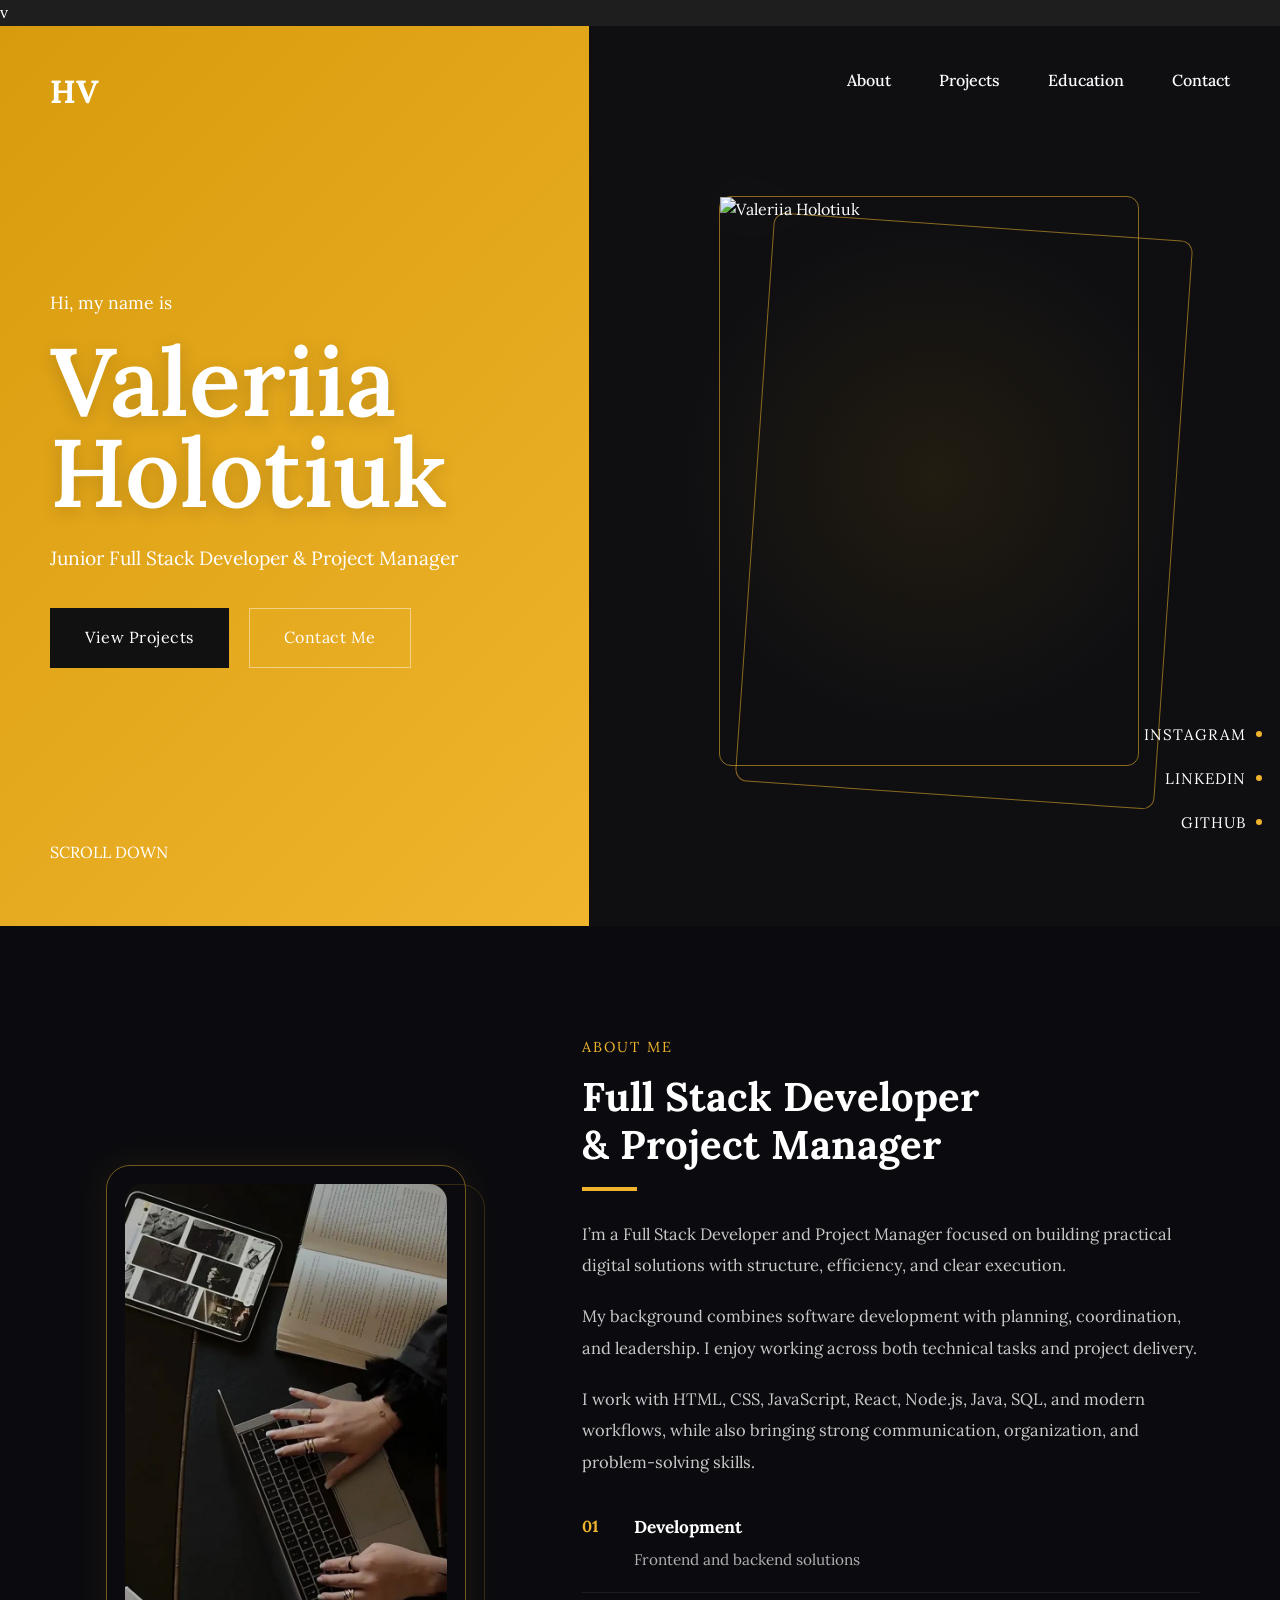
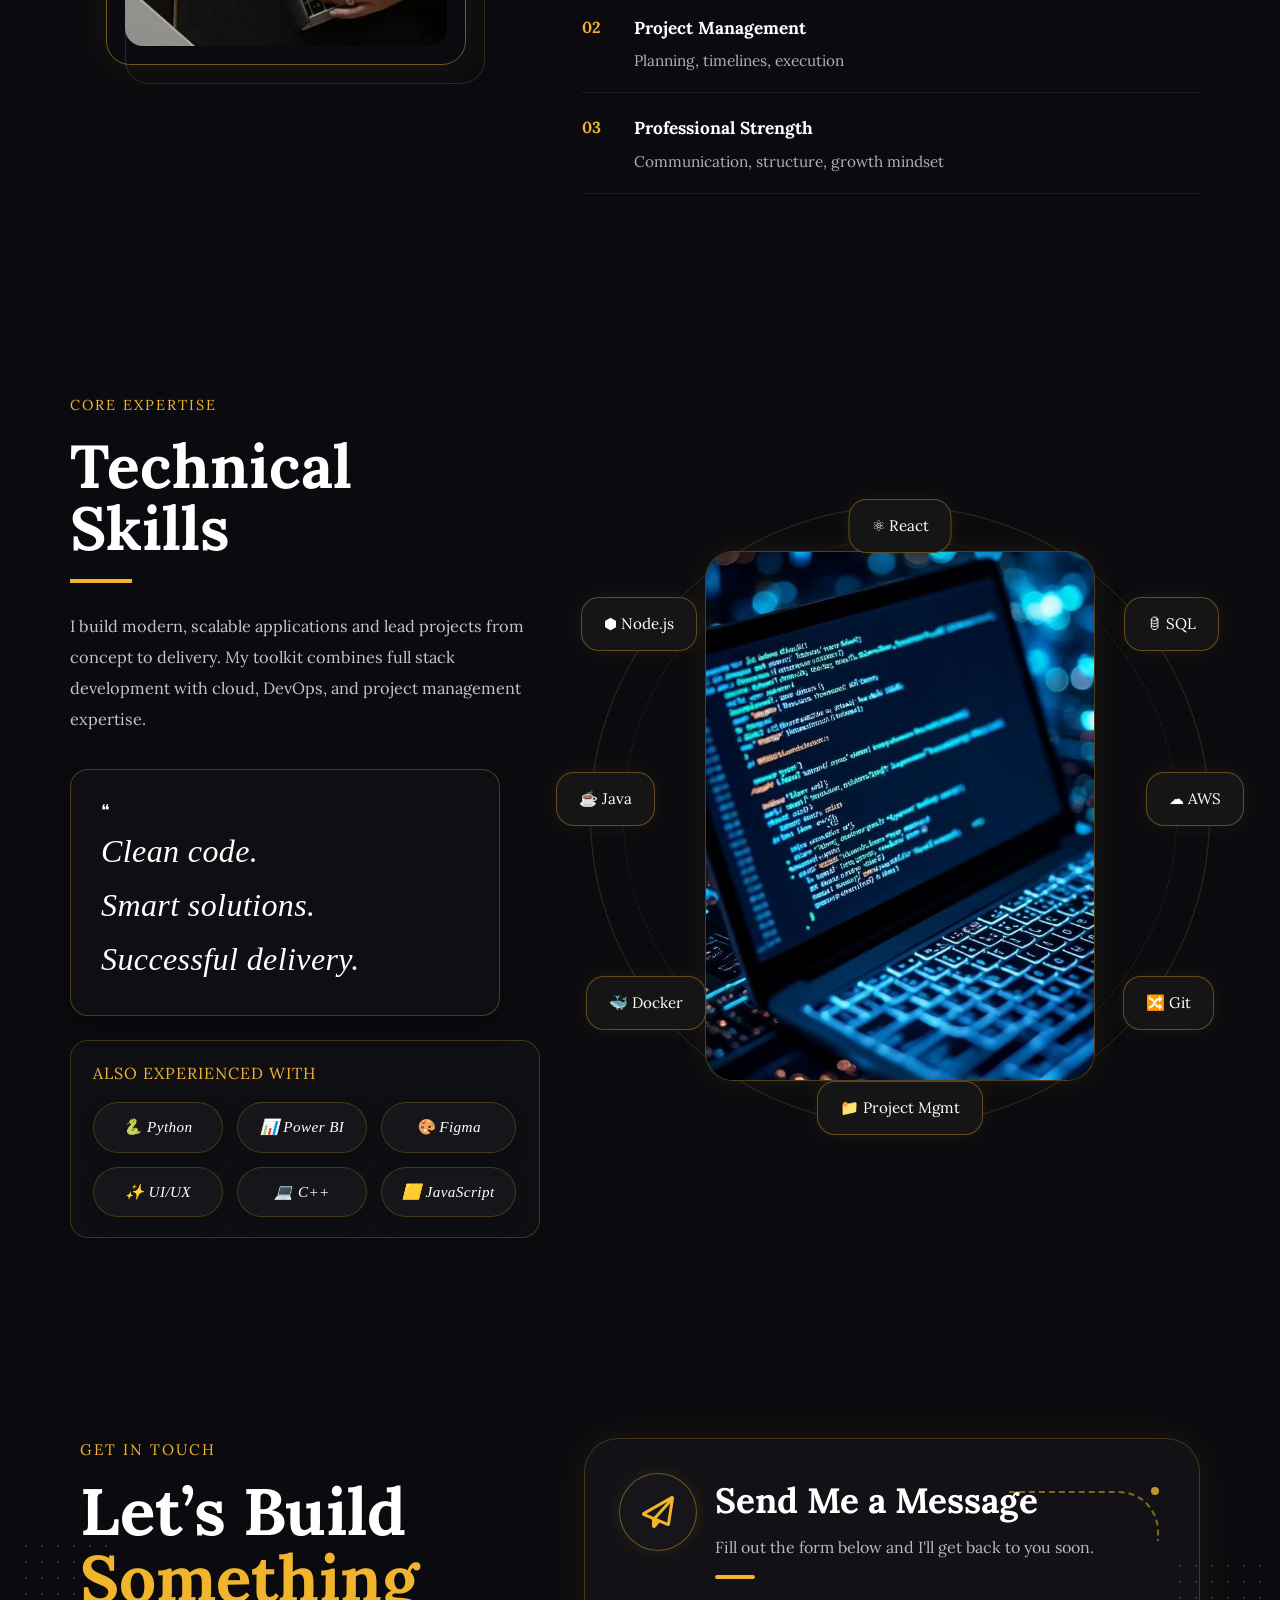
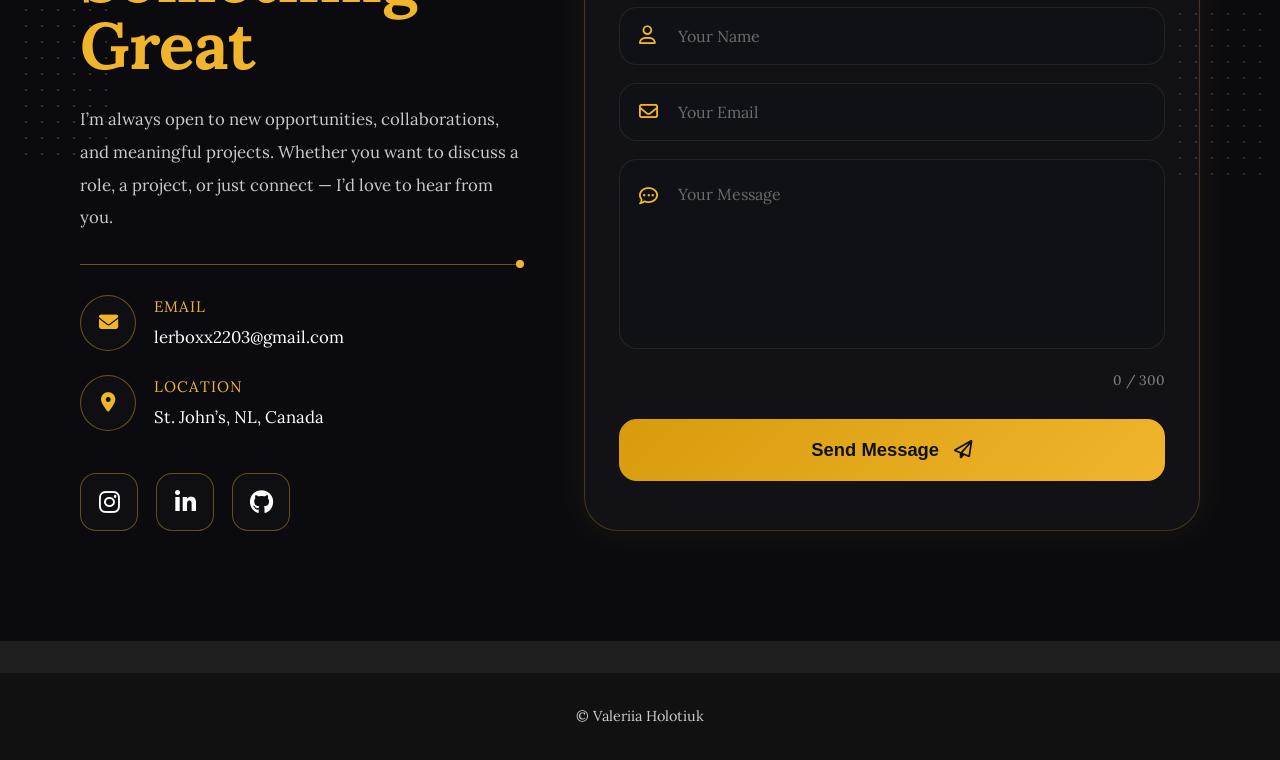
==== commit f65dd6d0: "Final portfolio design update" ====
--- a/index.html
+++ b/index.html
@@ -15,7 +15,15 @@
   <meta property="og:url" content="https://sprint-2-holotiuk.vercel.app" />
   <meta name="twitter:card" content="summary_large_image">
 </head>
-
+v<!-- Google tag (gtag.js) -->
+<script async src="https://www.googletagmanager.com/gtag/js?id=G-WBXVHED1CX"></script>
+<script>
+  window.dataLayer = window.dataLayer || [];
+  function gtag(){dataLayer.push(arguments);}
+  gtag('js', new Date());
+
+  gtag('config', 'G-WBXVHED1CX');
+</script>
 <body>
   <button id="scrollToTopBtn" title="Go to top">↑</button>
 
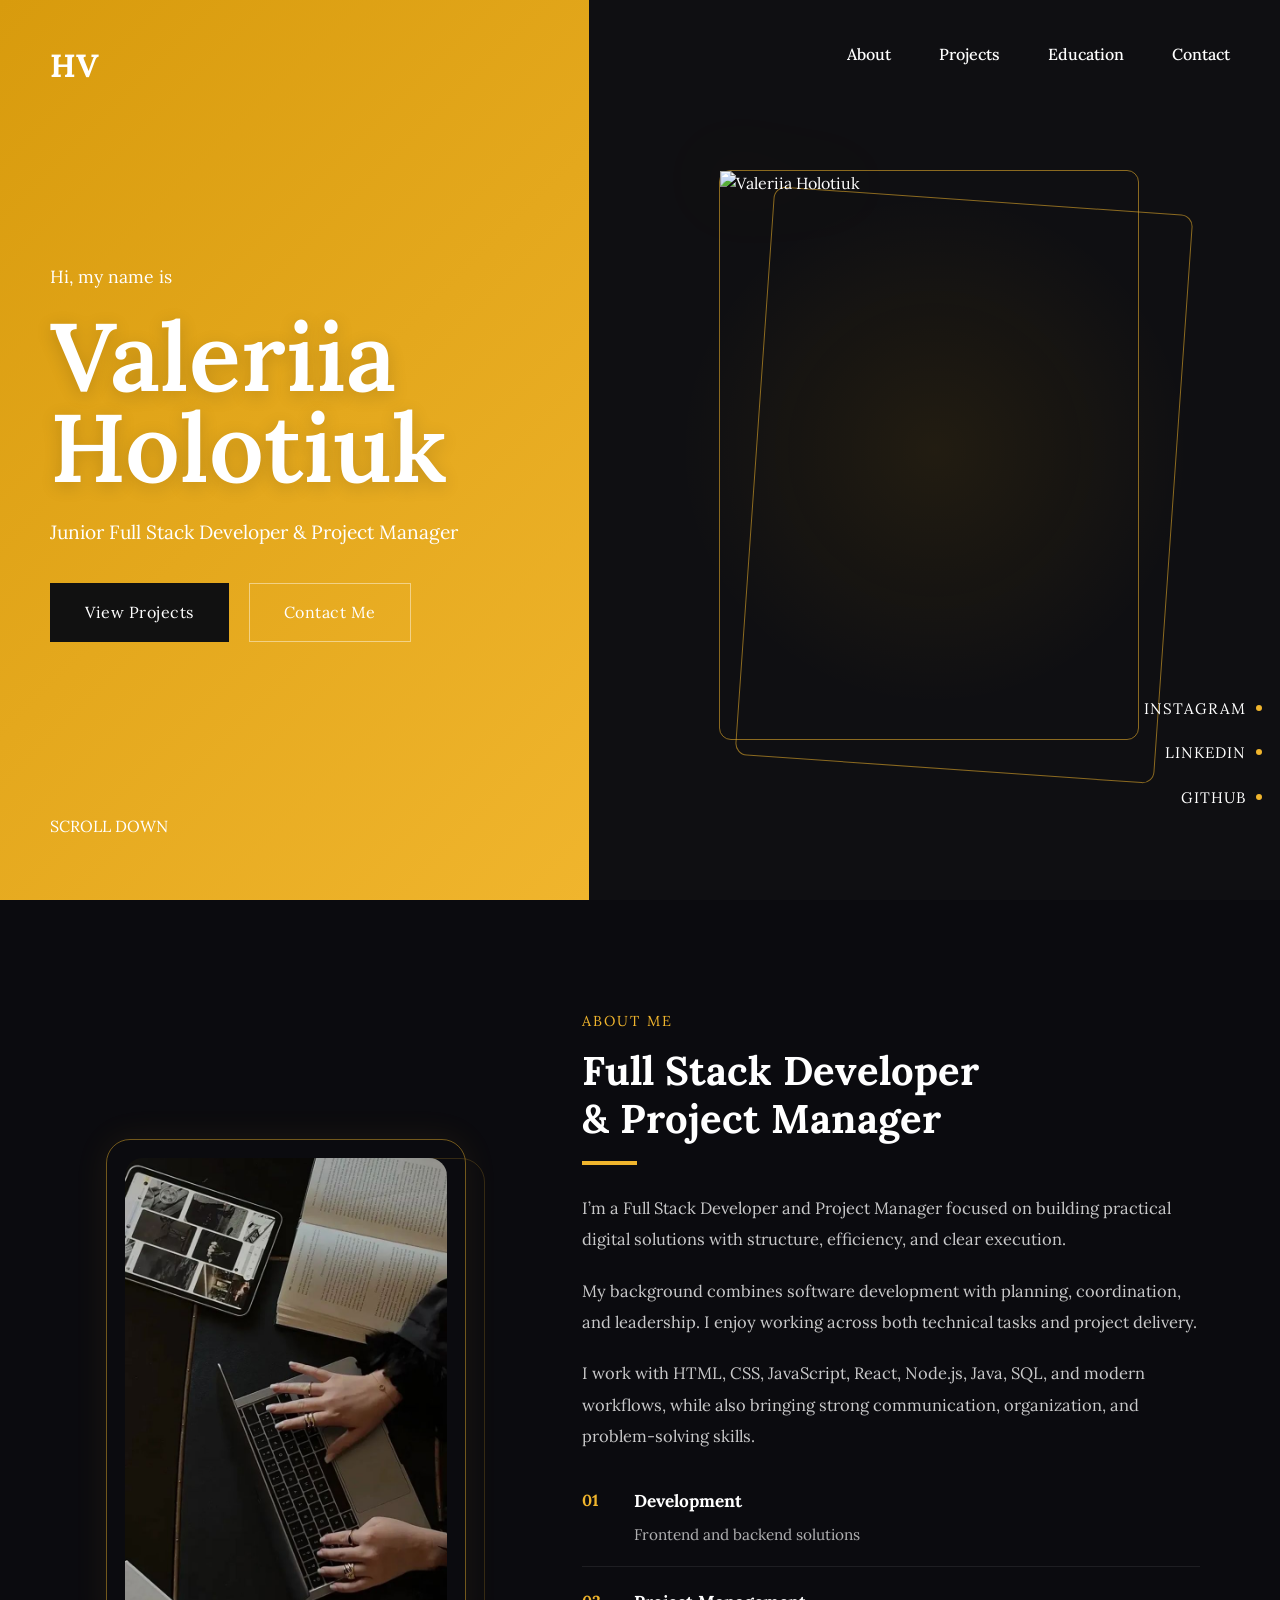
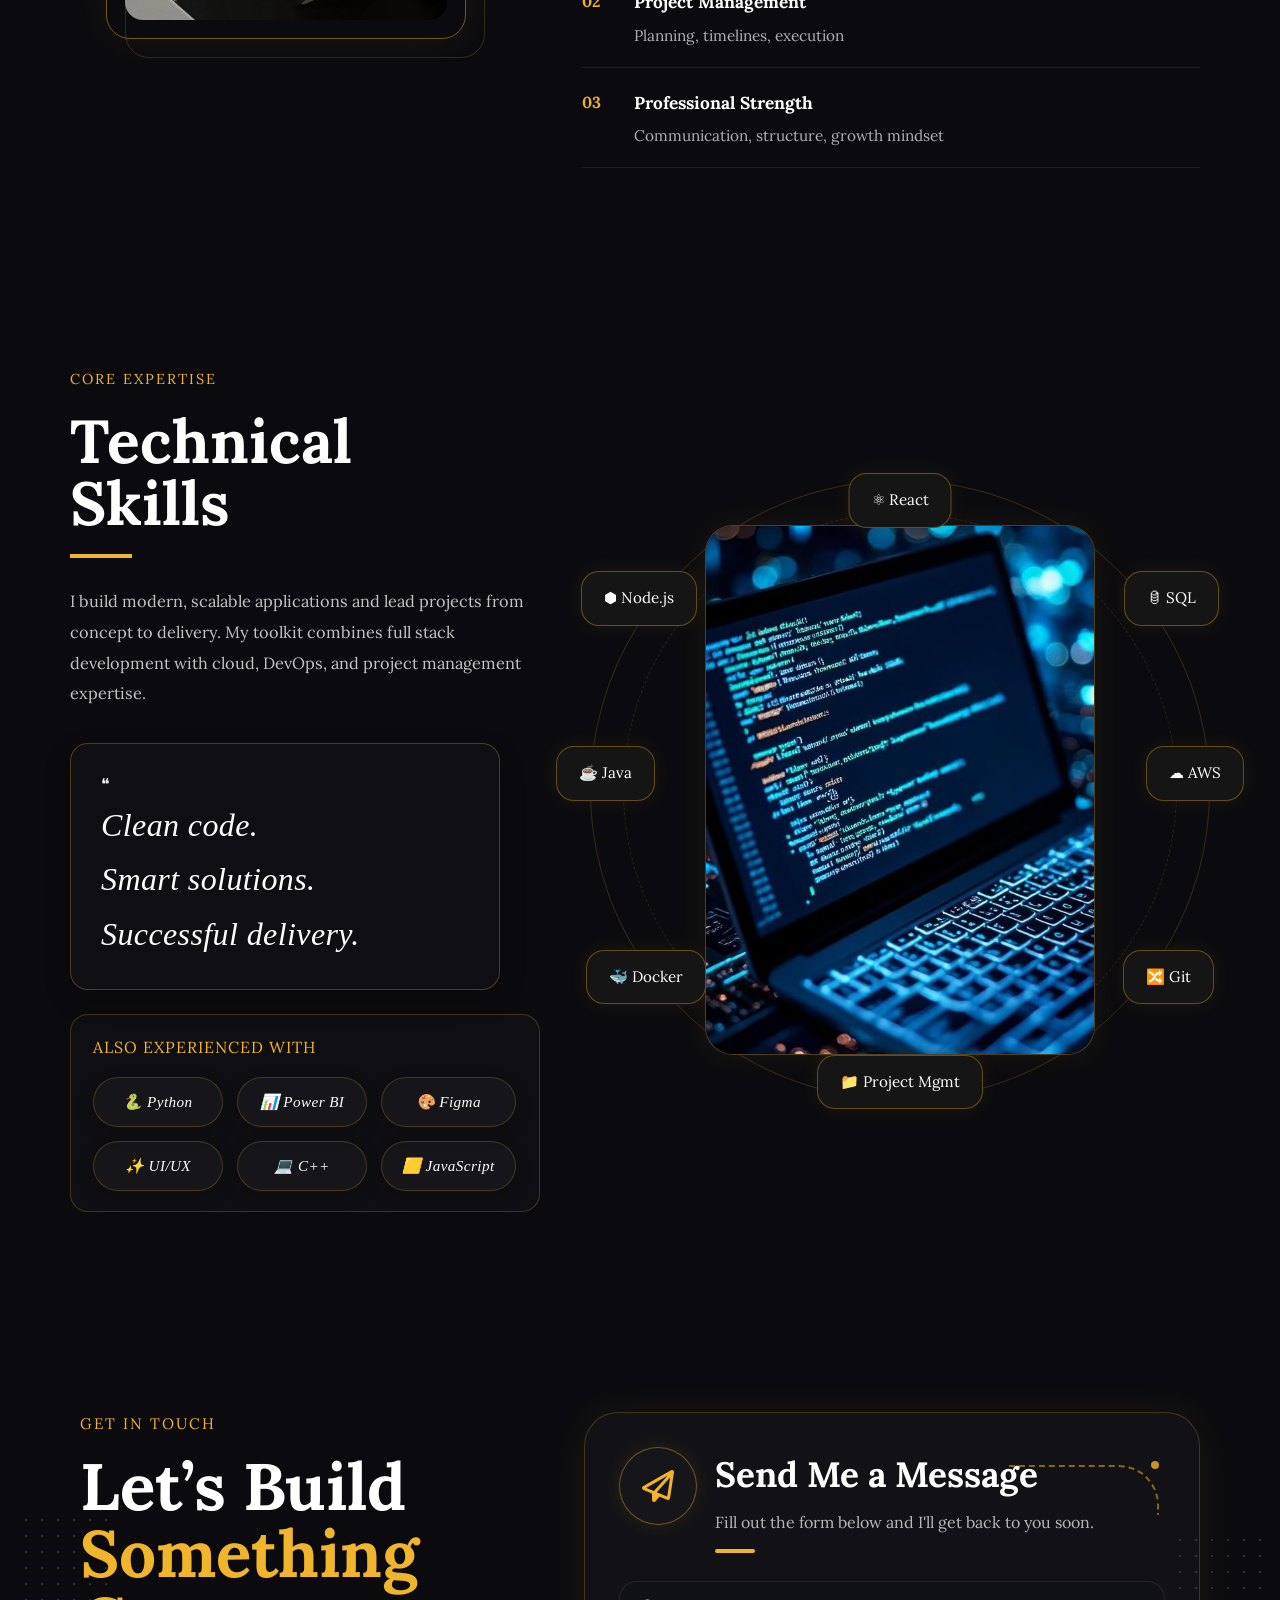
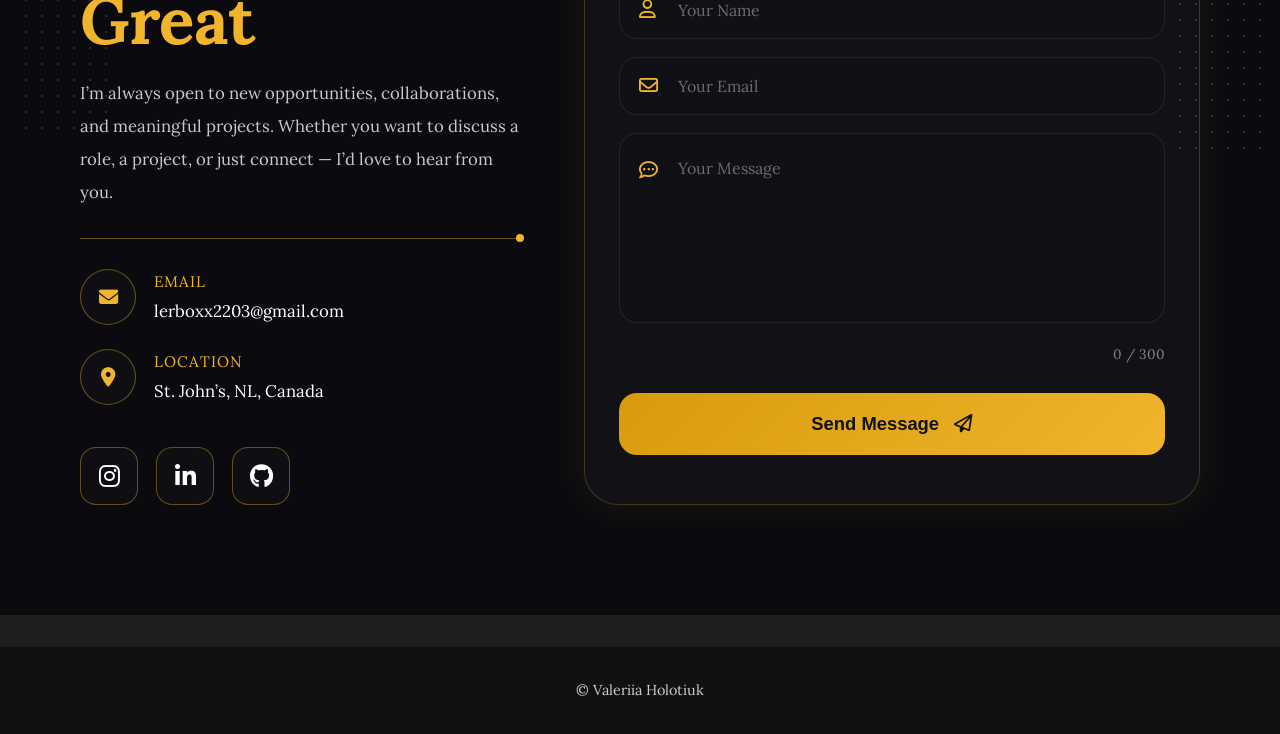
==== commit 15e35a0f: "Added Google Analytics and SEO title" ====
--- a/index.html
+++ b/index.html
@@ -3,7 +3,8 @@
 <head>
   <meta charset="UTF-8" />
   <meta name="viewport" content="width=device-width, initial-scale=1.0" />
-  <title>Valeriia Holotiuk | Web designer</title>
+
+  <title>Valeriia Holotiuk | Full Stack Developer & Project Manager</title>
 
   <link href="https://fonts.googleapis.com/css2?family=Lora:wght@400;500;600&display=swap" rel="stylesheet">
   <link rel="stylesheet" href="https://cdnjs.cloudflare.com/ajax/libs/font-awesome/6.5.0/css/all.min.css" />
@@ -14,16 +15,18 @@
   <meta property="og:image" content="https://sprint-2-holotiuk.vercel.app/pic/me.png" />
   <meta property="og:url" content="https://sprint-2-holotiuk.vercel.app" />
   <meta name="twitter:card" content="summary_large_image">
+
+  <!-- Google tag (gtag.js) -->
+  <script async src="https://www.googletagmanager.com/gtag/js?id=G-WBXVHED1CX"></script>
+  <script>
+    window.dataLayer = window.dataLayer || [];
+    function gtag(){dataLayer.push(arguments);}
+    gtag('js', new Date());
+    gtag('config', 'G-WBXVHED1CX');
+  </script>
+
 </head>
-v<!-- Google tag (gtag.js) -->
-<script async src="https://www.googletagmanager.com/gtag/js?id=G-WBXVHED1CX"></script>
-<script>
-  window.dataLayer = window.dataLayer || [];
-  function gtag(){dataLayer.push(arguments);}
-  gtag('js', new Date());
-
-  gtag('config', 'G-WBXVHED1CX');
-</script>
+
 <body>
   <button id="scrollToTopBtn" title="Go to top">↑</button>
 
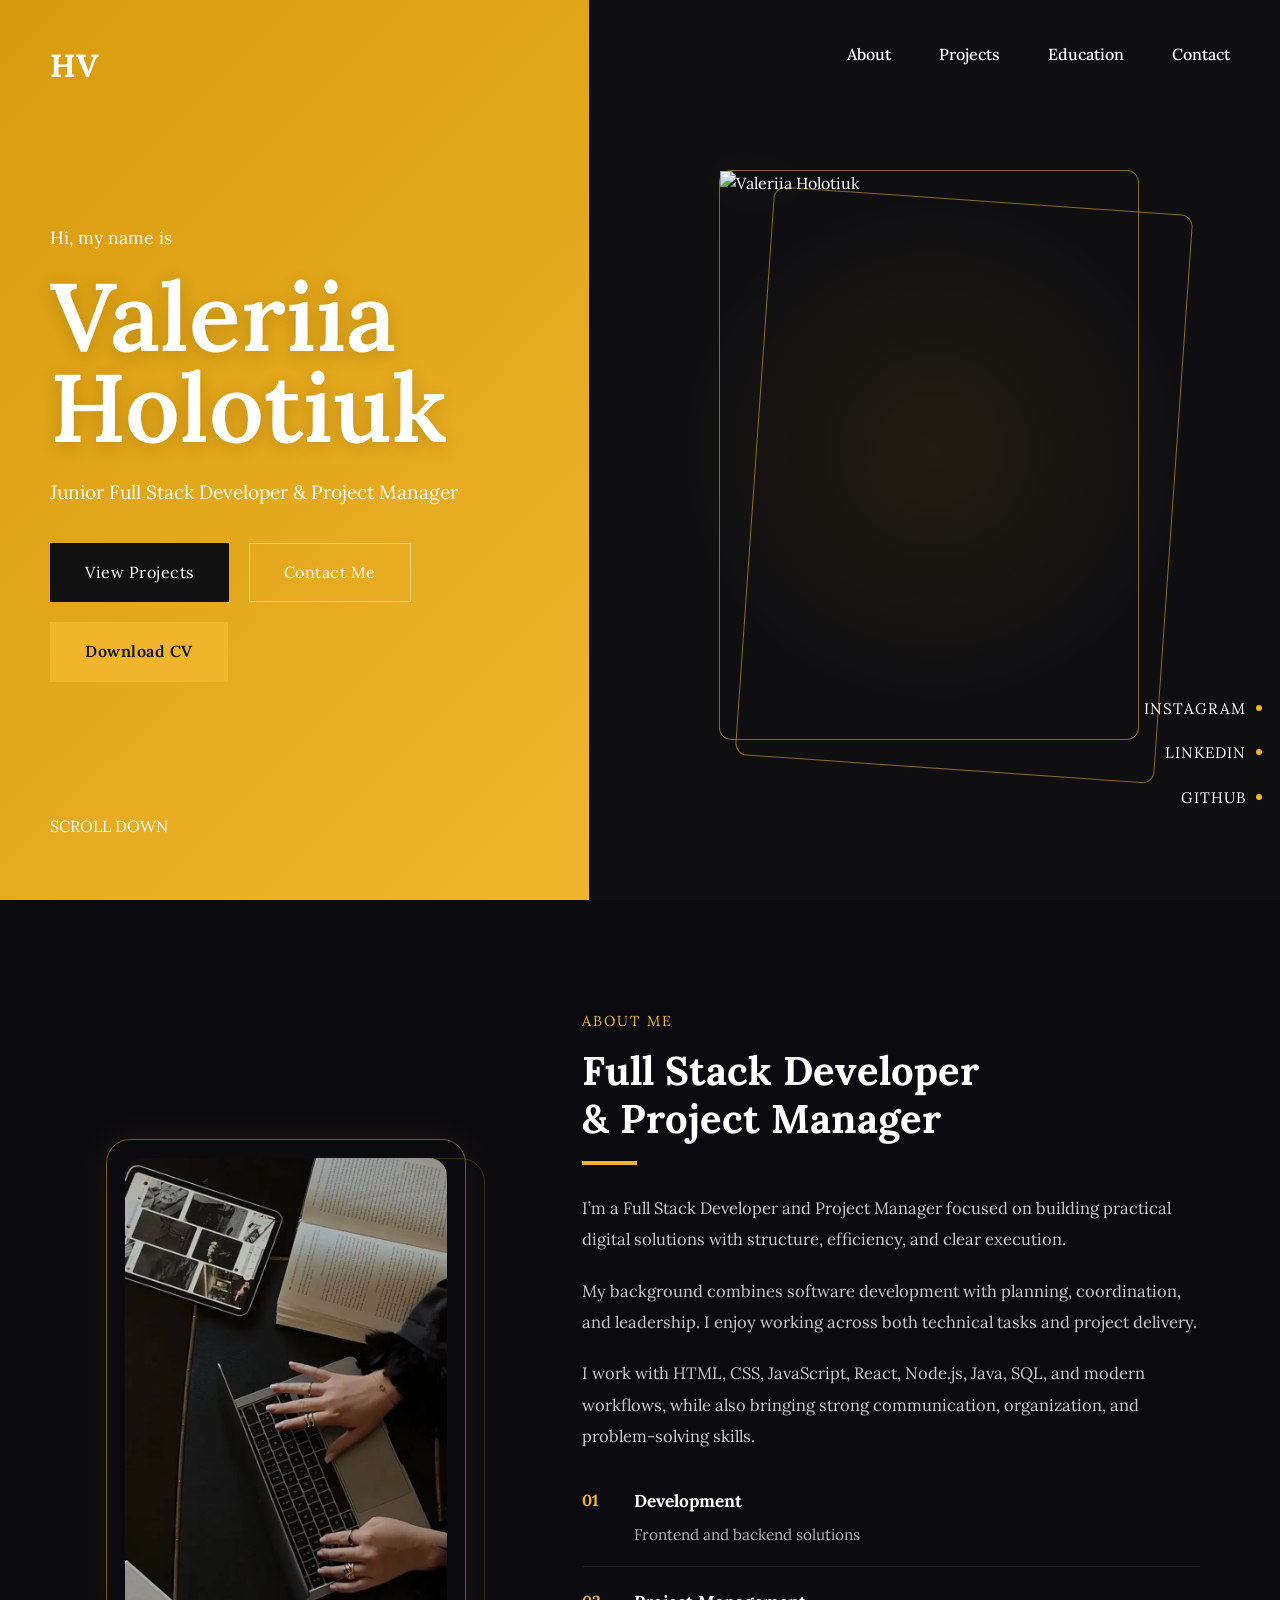
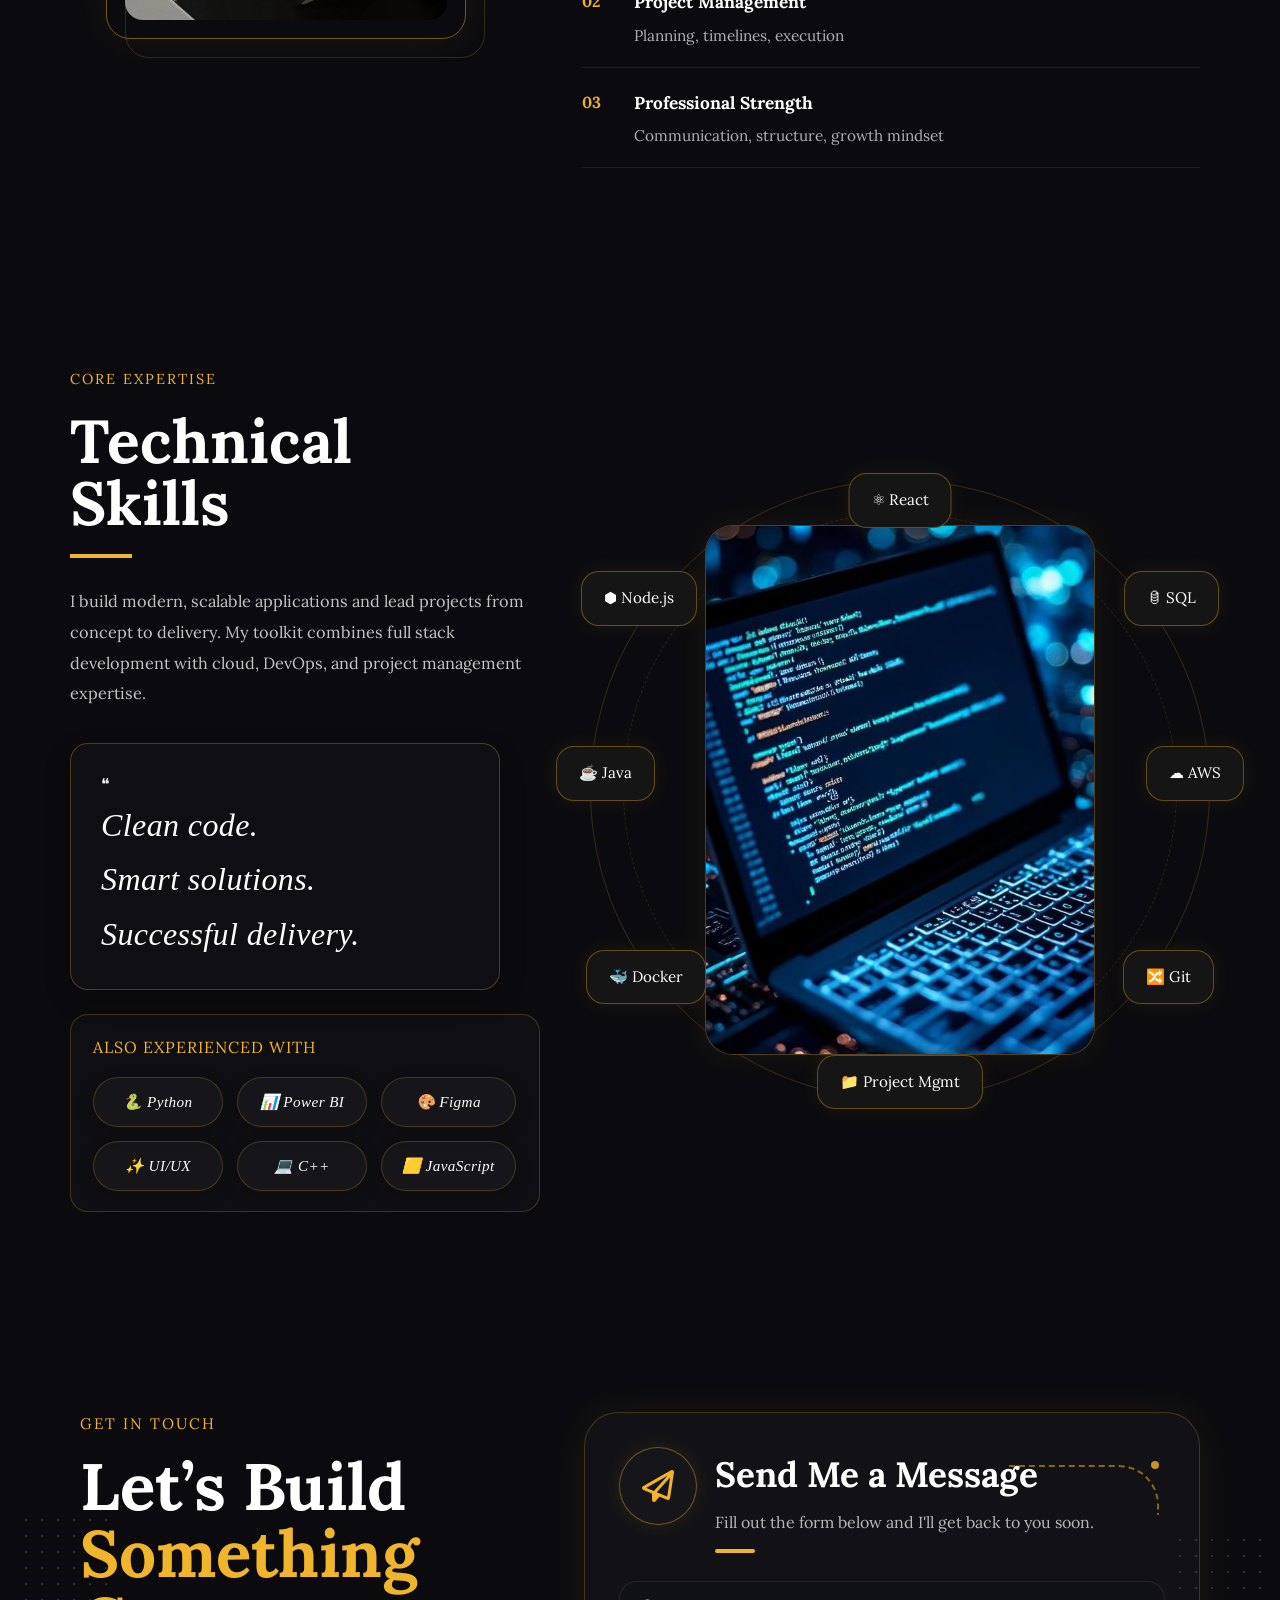
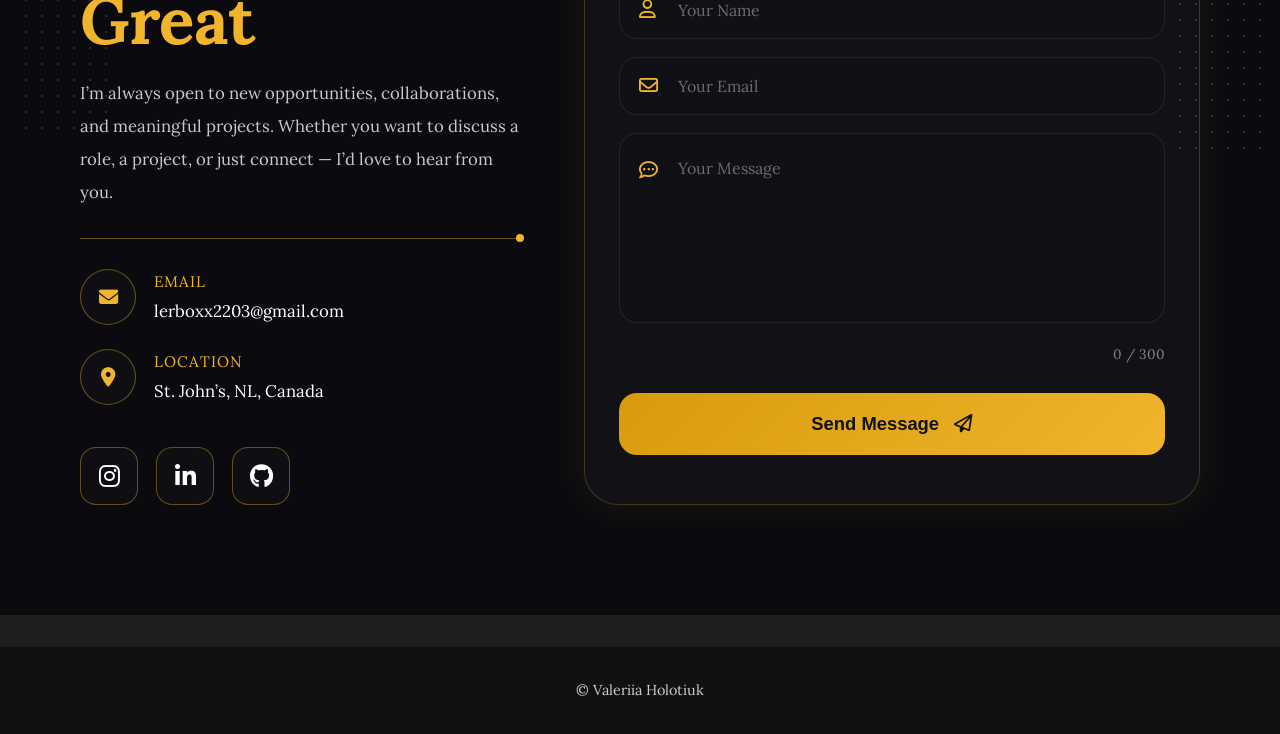
==== commit 663b9734: "Added CV button and projects section" ====
--- a/index.html
+++ b/index.html
@@ -43,8 +43,12 @@
       </p>
       
       <div class="hero-buttons">
+     
         <a href="projects.html" class="btn btn-dark">View Projects</a>
         <a href="#contact" class="btn btn-outline">Contact Me</a>
+        <a href="cv/Valeriia-Holotiuk-CV.pdf" download class="btn btn-cv">
+    Download CV
+  </a>
       </div>
     </div>
 
--- a/style.css
+++ b/style.css
@@ -134,6 +134,18 @@
 
 .btn-outline:hover {
   background: rgba(255, 255, 255, 0.15);
+}
+.btn-cv{
+  background:#f0b52d;
+  color:#111;
+  border:1px solid #f0b52d;
+  font-weight:600;
+}
+
+.btn-cv:hover{
+  background:transparent;
+  color:#f0b52d;
+  transform:translateY(-2px);
 }
 
 .scroll-down {
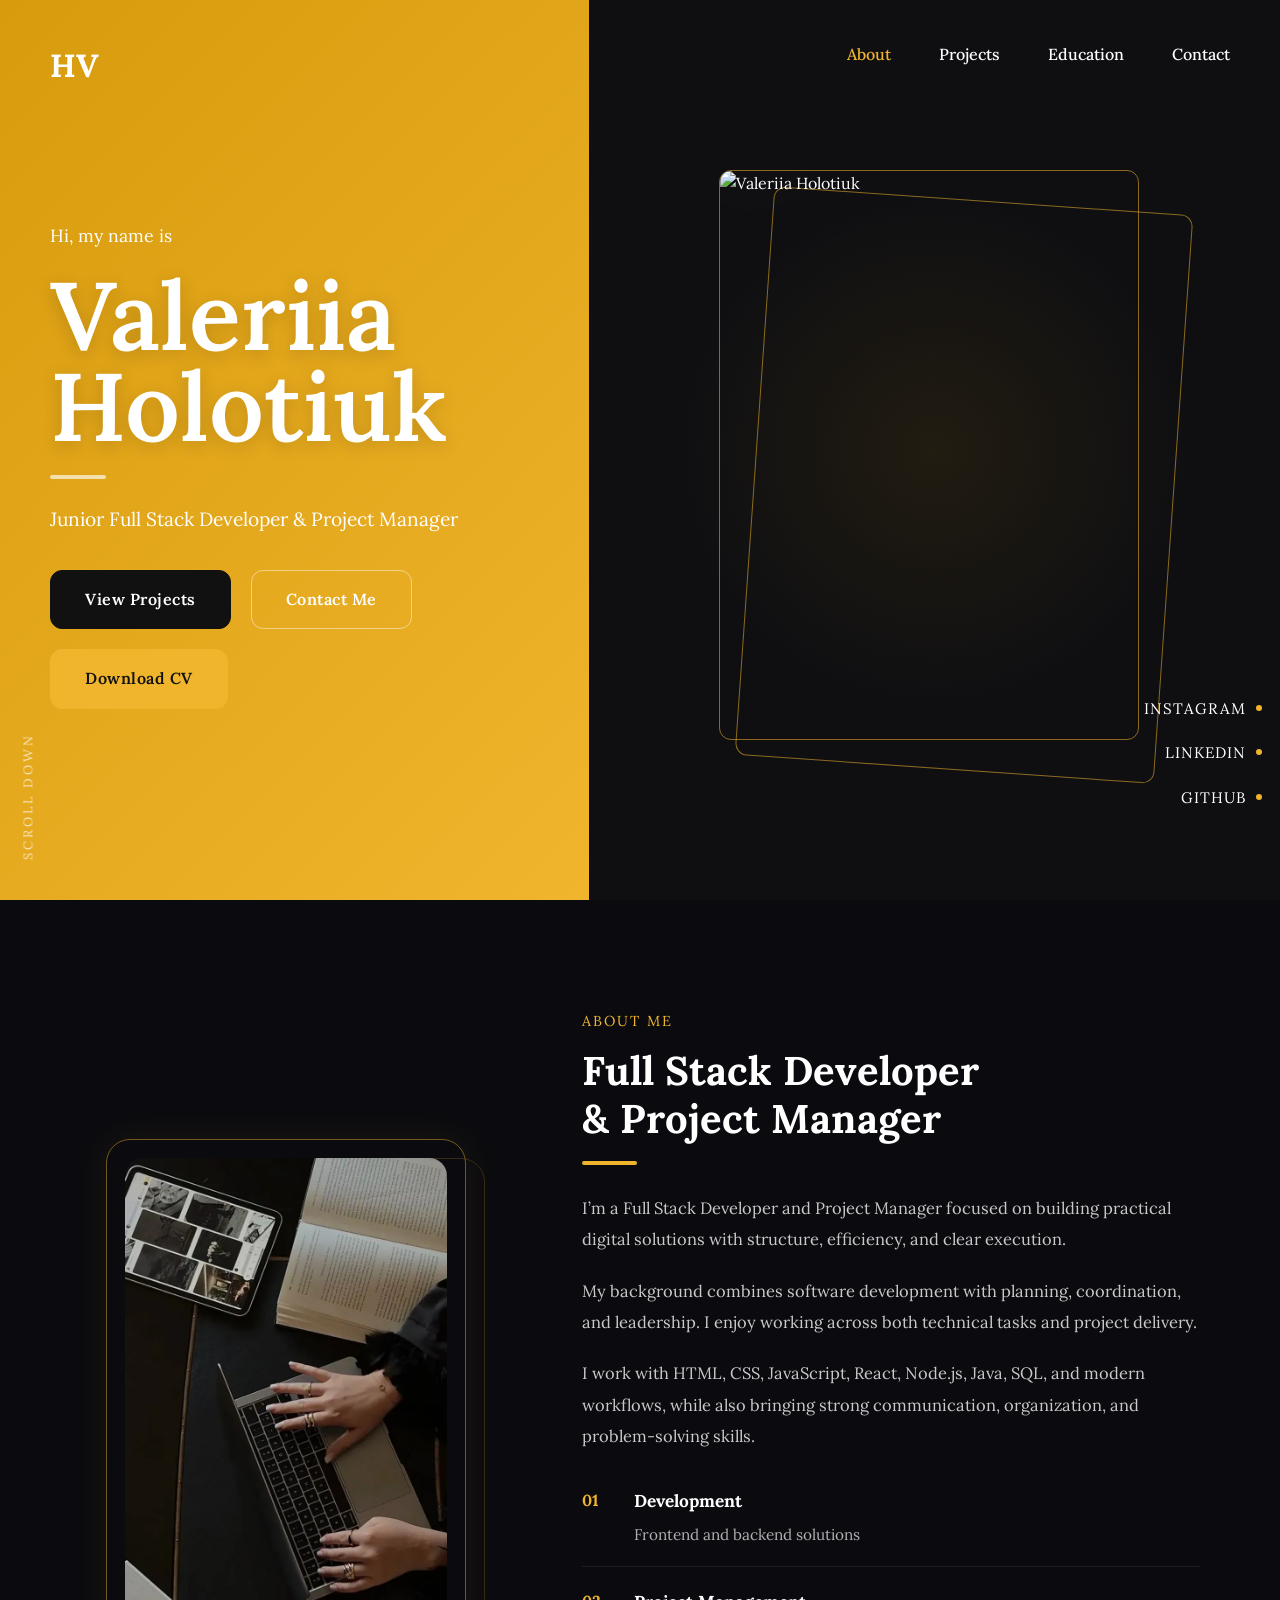
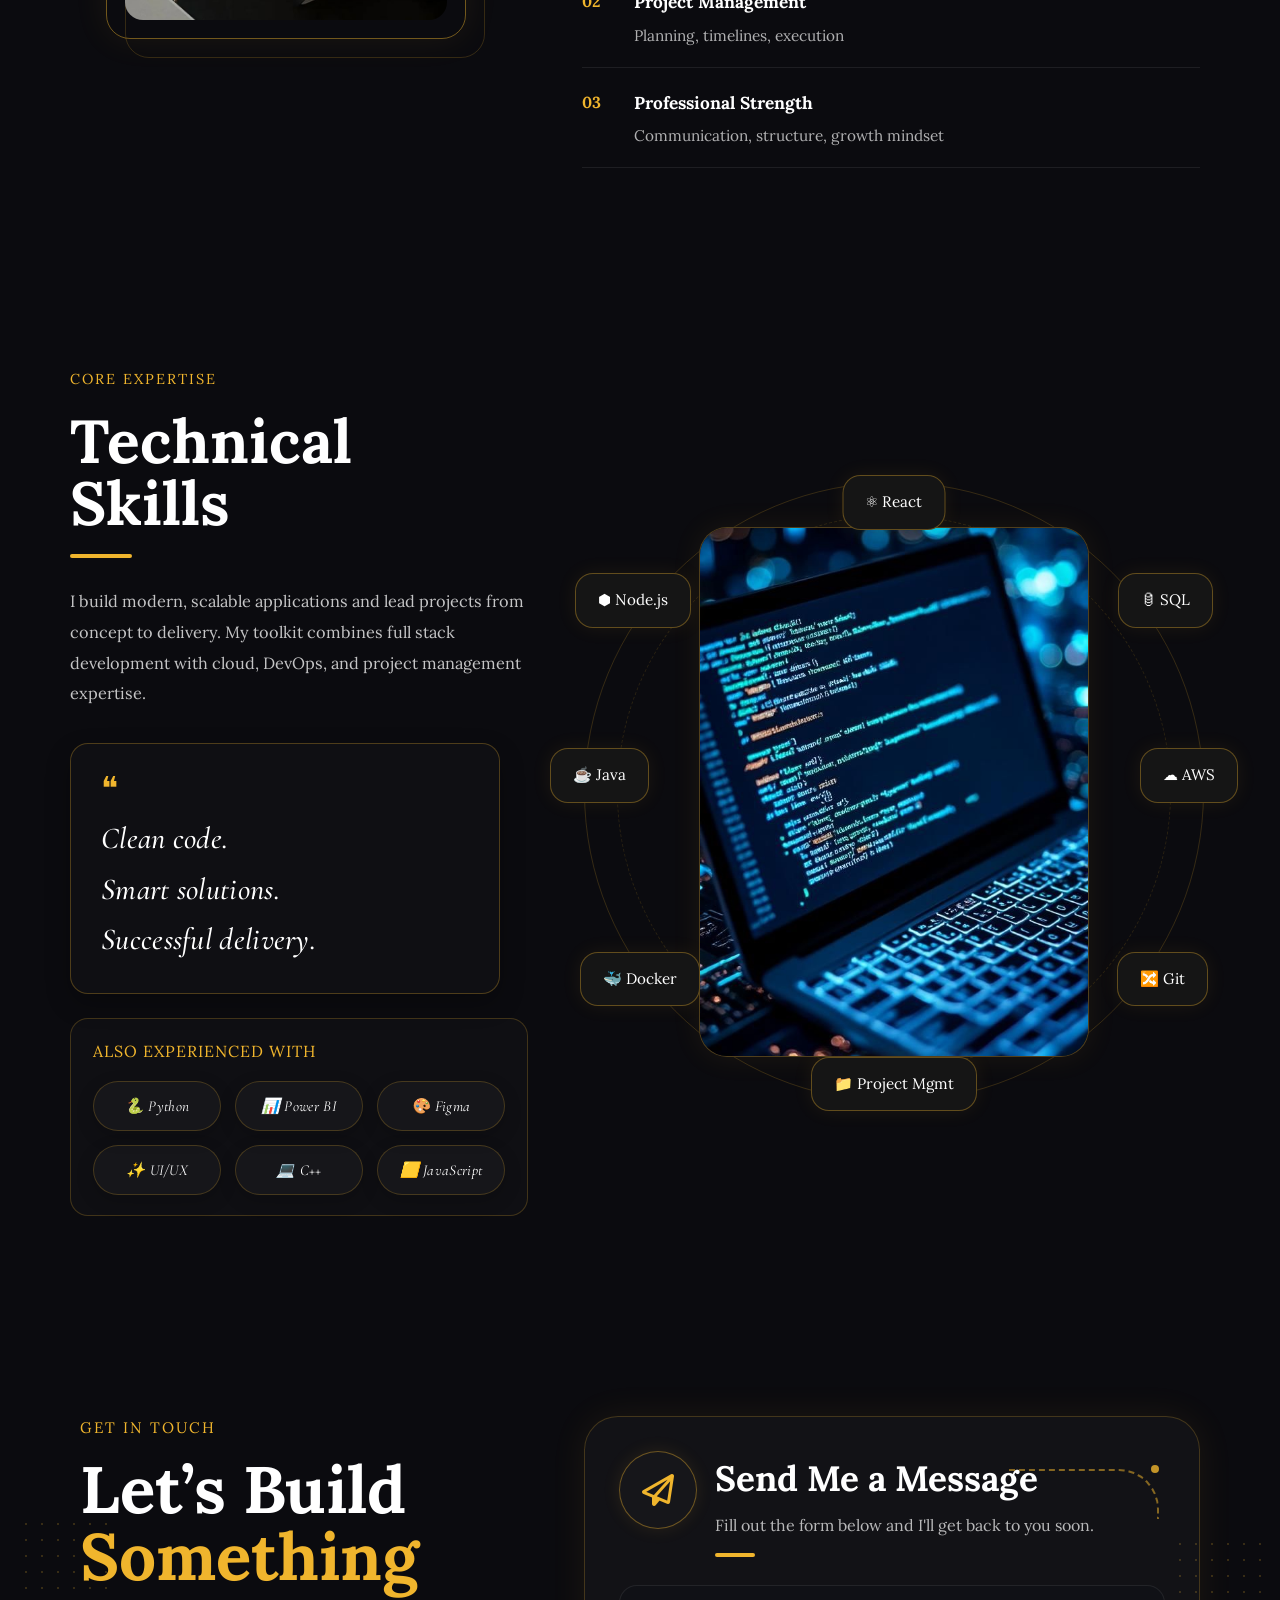
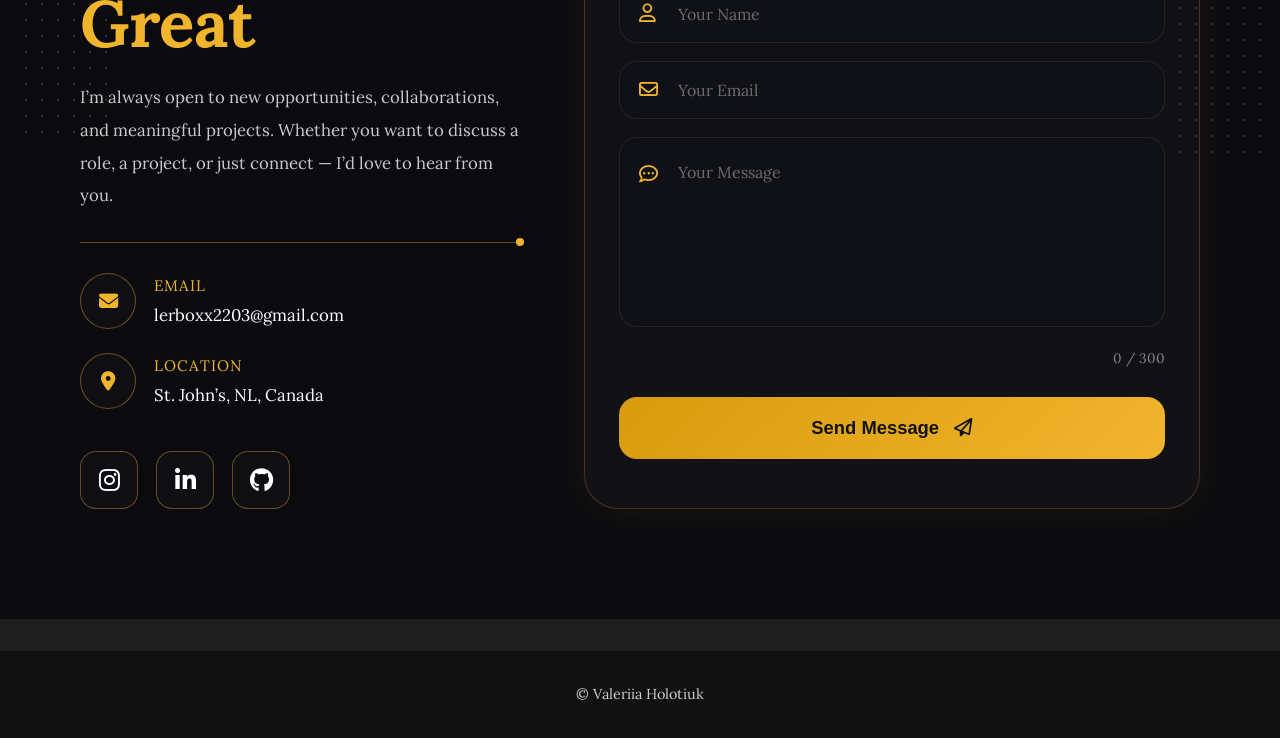
==== commit 85e1b879: "Cleaned CSS and updated portfolio styles" ====
--- a/index.html
+++ b/index.html
@@ -9,7 +9,7 @@
   <link href="https://fonts.googleapis.com/css2?family=Lora:wght@400;500;600&display=swap" rel="stylesheet">
   <link rel="stylesheet" href="https://cdnjs.cloudflare.com/ajax/libs/font-awesome/6.5.0/css/all.min.css" />
   <link rel="stylesheet" href="style.css" />
-
+<link href="https://fonts.googleapis.com/css2?family=Cormorant+Garamond:wght@400;500;600&family=Lora:wght@400;500;600&display=swap" rel="stylesheet">
   <meta property="og:title" content="Valeriia Holotiuk Portfolio" />
   <meta property="og:description" content="Full stack developer & Project Manager — check out my work!" />
   <meta property="og:image" content="https://sprint-2-holotiuk.vercel.app/pic/me.png" />
--- a/style.css
+++ b/style.css
@@ -54,22 +54,10 @@
   z-index: 2;
 }
 
-.hero-left-inner {
-  display: flex;
-  align-items: center;
-  gap: 60px;
-  flex: 1;
-}
-
-.left-line {
-  width: 1px;
-  height: 300px;
-  background: rgba(255, 255, 255, 0.45);
-  margin-top: 60px;
-}
-
 .hero-text {
   max-width: 520px;
+  margin-top: auto;
+  margin-bottom: auto;
 }
 
 .greeting {
@@ -87,11 +75,12 @@
   text-shadow: 0 4px 18px rgba(0, 0, 0, 0.16);
 }
 
-.small-line {
-  width: 48px;
+.hero-line {
+  width: 56px;
   height: 4px;
   background: rgba(255, 255, 255, 0.65);
   margin-bottom: 24px;
+  border-radius: 2px;
 }
 
 .role {
@@ -108,12 +97,16 @@
 }
 
 .btn {
-  display: inline-block;
+  display: inline-flex;
+  align-items: center;
+  justify-content: center;
   padding: 16px 34px;
   font-size: 1rem;
   letter-spacing: 0.5px;
   border: 1px solid rgba(255, 255, 255, 0.45);
+  border-radius: 12px;
   transition: all 0.3s ease;
+  font-weight: 600;
 }
 
 .btn-dark {
@@ -135,20 +128,20 @@
 .btn-outline:hover {
   background: rgba(255, 255, 255, 0.15);
 }
-.btn-cv{
-  background:#f0b52d;
-  color:#111;
-  border:1px solid #f0b52d;
-  font-weight:600;
-}
-
-.btn-cv:hover{
-  background:transparent;
-  color:#f0b52d;
-  transform:translateY(-2px);
-}
-
-.scroll-down {
+
+.btn-cv {
+  background: #f0b52d;
+  color: #111;
+  border: 1px solid #f0b52d;
+}
+
+.btn-cv:hover {
+  background: transparent;
+  color: #f0b52d;
+  transform: translateY(-2px);
+}
+
+.scroll-text {
   position: absolute;
   left: 18px;
   bottom: 40px;
@@ -171,28 +164,28 @@
   overflow: hidden;
 }
 
-.hero-right nav {
+.hero-nav {
   position: absolute;
   top: 42px;
   right: 50px;
   z-index: 5;
 }
 
-.hero-right nav ul {
+.hero-nav ul {
   list-style: none;
   display: flex;
   gap: 3rem;
 }
 
-.hero-right nav a {
+.hero-nav a {
   color: white;
   font-size: 1rem;
   font-weight: 500;
   transition: color 0.3s ease;
 }
 
-.hero-right nav a:hover,
-.hero-right nav a.active-link {
+.hero-nav a:hover,
+.hero-nav a.active {
   color: #f0b52d;
 }
 
@@ -217,6 +210,7 @@
   left: 55px;
   top: 70px;
   z-index: 1;
+  overflow: hidden;
 }
 
 .frame-back {
@@ -231,8 +225,9 @@
 .hero-image {
   position: relative;
   z-index: 3;
-  width: 470px;
-  max-width: none;
+  width: 100%;
+  height: 100%;
+  object-fit: cover;
   filter: drop-shadow(0 0 35px rgba(240, 181, 45, 0.18));
   transition: transform 0.35s ease;
 }
@@ -275,29 +270,6 @@
 .hero-side-socials a:hover {
   color: #f0b52d;
   transform: translateX(-5px);
-}
-
-.hero-pagination {
-  position: absolute;
-  left: 48px;
-  bottom: 38px;
-  display: flex;
-  align-items: center;
-  gap: 24px;
-  color: rgba(255, 255, 255, 0.45);
-  font-size: 1rem;
-  z-index: 5;
-}
-
-.hero-pagination .line {
-  width: 40px;
-  height: 2px;
-  background: #f0b52d;
-  display: inline-block;
-}
-
-.hero-pagination .active-number {
-  color: #f0b52d;
 }
 
 /* =========================
@@ -375,6 +347,7 @@
   height: 4px;
   background: #f0b52d;
   margin-bottom: 28px;
+  border-radius: 2px;
 }
 
 .about-text {
@@ -435,6 +408,13 @@
   width: 42%;
 }
 
+.skills-right {
+  width: 58%;
+  display: flex;
+  justify-content: center;
+  align-items: center;
+}
+
 .skills-kicker {
   color: #f0b52d;
   letter-spacing: 2px;
@@ -454,6 +434,7 @@
   height: 4px;
   background: #f0b52d;
   margin-bottom: 28px;
+  border-radius: 2px;
 }
 
 .skills-text {
@@ -462,17 +443,6 @@
   line-height: 1.9;
   margin-bottom: 34px;
   max-width: 500px;
-}
-
-.quote-text {
-  font-family: 'Des Montiles', serif;
-  font-size: 2rem;
-  font-style: italic;
-  font-weight: 500;
-  line-height: 1.7;
-  letter-spacing: 0.4px;
-  color: #ffffff;
-  margin: 0;
 }
 
 .quote-box {
@@ -482,7 +452,25 @@
   margin-bottom: 24px;
   max-width: 430px;
   background: rgba(255, 255, 255, 0.02);
-  box-shadow: 0 10px 25px rgba(0,0,0,0.25);
+  box-shadow: 0 10px 25px rgba(0, 0, 0, 0.25);
+}
+
+.quote-icon {
+  font-size: 2rem;
+  color: #f0b52d;
+  margin-bottom: 10px;
+  line-height: 1;
+}
+
+.quote-text {
+  font-family: 'Cormorant Garamond', serif;
+  font-size: 1.9rem;
+  font-style: italic;
+  font-weight: 500;
+  line-height: 1.65;
+  letter-spacing: 0.3px;
+  color: #ffffff;
+  margin: 0;
 }
 
 .extra-box {
@@ -501,28 +489,14 @@
 }
 
 .extra-tags {
-  display: flex;
-  flex-wrap: wrap;
-  gap: 10px;
-}
-
-.extra-tags span {
-  border: 1px solid rgba(255, 255, 255, 0.12);
-  padding: 10px 16px;
-  border-radius: 30px;
-  color: white;
-  font-size: 0.92rem;
-  background: rgba(255, 255, 255, 0.02);
-}
-.extra-tags {
   display: grid;
-  grid-template-columns: repeat(3, max-content);
+  grid-template-columns: repeat(3, minmax(120px, 1fr));
   gap: 14px;
   margin-top: 16px;
 }
 
 .extra-tags span {
-  padding: 12px 20px;
+  padding: 12px 18px;
   border-radius: 40px;
   background: rgba(255, 255, 255, 0.03);
   border: 1px solid rgba(240, 181, 45, 0.22);
@@ -530,12 +504,11 @@
   font-size: 0.95rem;
   font-family: 'Cormorant Garamond', serif;
   font-style: italic;
-  letter-spacing: 0.4px;
+  letter-spacing: 0.3px;
   transition: all 0.3s ease;
   cursor: default;
   box-shadow: 0 6px 18px rgba(0, 0, 0, 0.18);
   text-align: center;
-  min-width: 130px;
 }
 
 .extra-tags span:hover {
@@ -543,22 +516,6 @@
   border-color: #f0b52d;
   background: rgba(240, 181, 45, 0.08);
   box-shadow: 0 10px 24px rgba(240, 181, 45, 0.12);
-}
-
-@media (max-width: 768px) {
-  .extra-tags {
-    grid-template-columns: repeat(2, max-content);
-  }
-}
-
-@media (max-width: 480px) {
-  .extra-tags {
-    grid-template-columns: 1fr;
-  }
-
-  .extra-tags span {
-    min-width: 100%;
-  }
 }
 
 .skills-circle {
@@ -1381,7 +1338,9 @@
   }
 
   .hero-left-inner {
-    gap: 30px;
+    flex-direction: column;
+    align-items: flex-start;
+    gap: 20px;
   }
 
   .fullname {
@@ -1393,17 +1352,13 @@
     padding: 100px 20px 90px;
   }
 
-  .hero-right nav {
+  .hero-nav {
     right: 30px;
     top: 28px;
   }
 
   .hero-side-socials {
     right: 20px;
-  }
-
-  .hero-pagination {
-    left: 24px;
   }
 
   .about-section {
@@ -1423,16 +1378,6 @@
 }
 
 @media (max-width: 768px) {
-  .hero-left-inner {
-    flex-direction: column;
-    align-items: flex-start;
-    gap: 20px;
-  }
-
-  .left-line {
-    display: none;
-  }
-
   .fullname {
     font-size: 3rem;
   }
@@ -1450,7 +1395,7 @@
     font-size: 0.95rem;
   }
 
-  .hero-right nav {
+  .hero-nav {
     position: absolute;
     left: 50%;
     right: auto;
@@ -1458,7 +1403,7 @@
     width: 100%;
   }
 
-  .hero-right nav ul {
+  .hero-nav ul {
     justify-content: center;
     flex-wrap: wrap;
     gap: 1.2rem;
@@ -1483,12 +1428,8 @@
     top: 90px;
   }
 
-  .hero-image {
-    width: 280px;
-  }
-
   .hero-side-socials,
-  .scroll-down {
+  .scroll-text {
     display: none;
   }
 
@@ -1509,6 +1450,10 @@
     font-size: 1rem;
   }
 
+  .extra-tags {
+    grid-template-columns: repeat(2, minmax(120px, 1fr));
+  }
+
   .skills-circle {
     width: 420px;
     height: 420px;
@@ -1533,11 +1478,35 @@
   }
 
   .contact-section {
-    padding: 3rem 1.5rem;
-  }
-
-  #contactForm {
-    max-width: 100%;
+    padding: 70px 22px;
+    gap: 36px;
+  }
+
+  .contact-heading {
+    font-size: 2.5rem;
+  }
+
+  .contact-description {
+    font-size: 1rem;
+  }
+
+  .contact-form-card {
+    padding: 24px;
+    border-radius: 24px;
+  }
+
+  .form-card-top {
+    flex-direction: column;
+    gap: 14px;
+  }
+
+  .form-card-heading h3 {
+    font-size: 1.7rem;
+  }
+
+  .contact-section::before,
+  .contact-section::after {
+    display: none;
   }
 
   .project-card {
@@ -1580,15 +1549,6 @@
     height: 300px;
   }
 
-  .hero-image {
-    width: 230px;
-  }
-
-  .hero-pagination {
-    gap: 14px;
-    font-size: 0.9rem;
-  }
-
   .about-title {
     font-size: 1.75rem;
   }
@@ -1620,6 +1580,10 @@
     display: none;
   }
 
+  .extra-tags {
+    grid-template-columns: 1fr;
+  }
+
   .skills-title {
     font-size: 2rem;
   }
@@ -1628,8 +1592,19 @@
     font-size: 1rem;
   }
 
-  .contact-section {
-    padding: 2.5rem 1rem;
+  .contact-heading {
+    font-size: 2.1rem;
+  }
+
+  .contact-social-icons a {
+    width: 50px;
+    height: 50px;
+    font-size: 1.2rem;
+  }
+
+  #contactForm button {
+    font-size: 1rem;
+    padding: 17px 20px;
   }
 
   .project-title {
